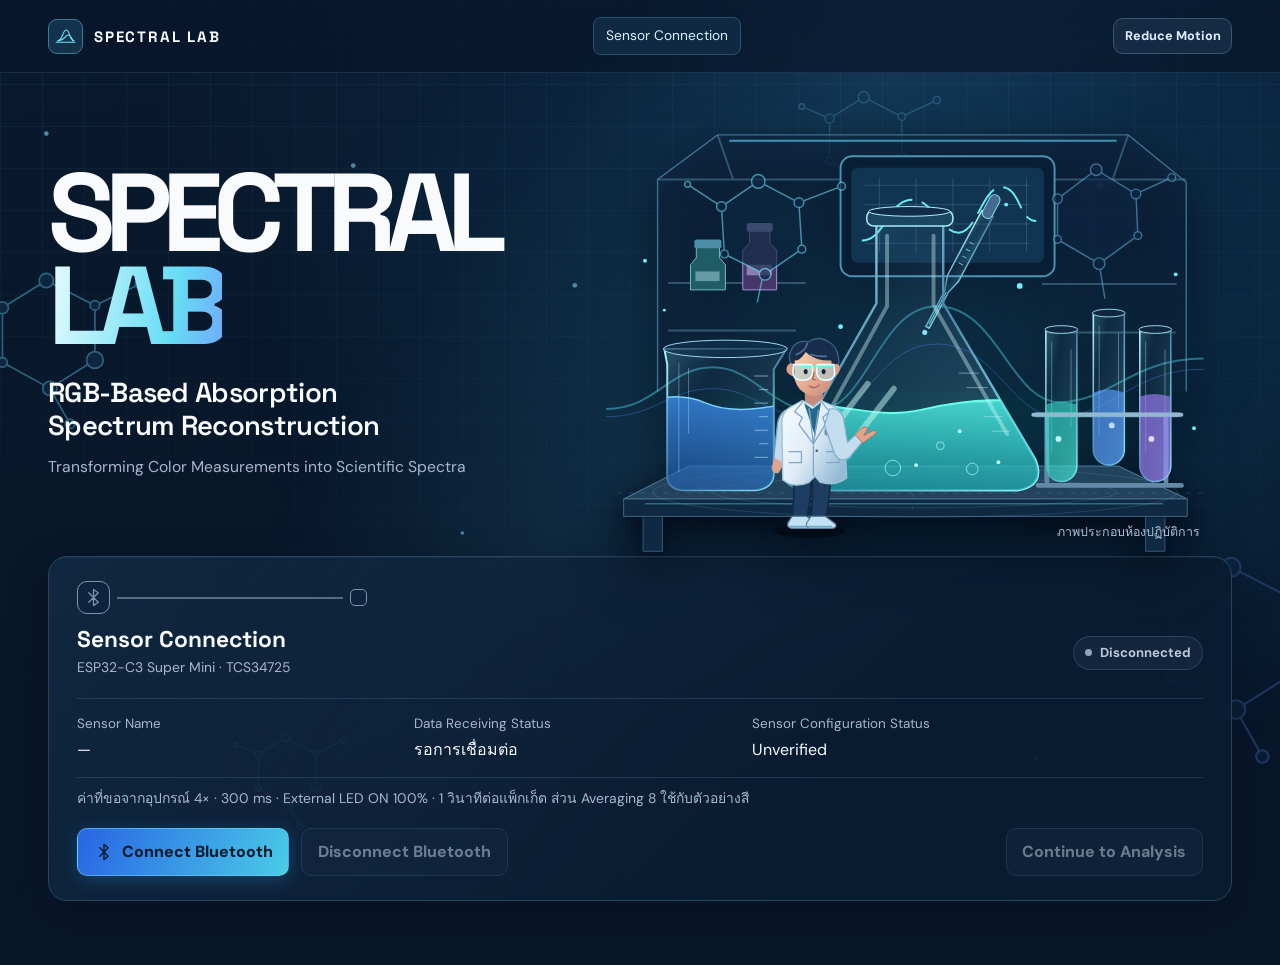
==== docs/index.html @ 90d96063 "Add files via upload" ====
<!doctype html>
<html lang="th">
<head>
<meta charset="utf-8">
<meta name="viewport" content="width=device-width, initial-scale=1">
<meta name="description" content="วิเคราะห์ Raw RGB จากเซนเซอร์ BLE และสร้างสเปกตรัมการดูดกลืนด้วยโมเดล Gaussian">
<meta name="theme-color" content="#081629">
<title>Spectral Lab</title>
<link rel="stylesheet" href="style.css">
<link rel="stylesheet" href="motion.css">
<link rel="stylesheet" href="science-world.css">
<script type="module" src="app.mjs"></script>
</head>
<body>
<div class="atmosphere" aria-hidden="true">
 <div class="molecular-field">
  <svg viewBox="0 0 1200 800" preserveAspectRatio="xMidYMid slice">
   <defs><g id="background-molecule" fill="#142f4e" stroke="currentColor" stroke-width="1.4">
    <path d="m0 26 37-23 41 21 0 46-38 24L0 72Z M78 24l38-18m-76 88 17 30M0 26l-30-13" fill="none"/>
    <circle cy="26" r="5"/><circle cx="37" cy="3" r="6"/><circle cx="78" cy="24" r="4"/><circle cx="78" cy="70" r="7"/><circle cx="40" cy="94" r="6"/><circle cy="72" r="4"/><circle cx="116" cy="6" r="4"/><circle cx="57" cy="124" r="4"/><circle cx="-30" cy="13" r="3"/>
   </g></defs>
   <g transform="translate(62 254)"><use class="orbit orbit-near" href="#background-molecule"/></g>
   <g transform="translate(1050 495) scale(1.32)"><use class="orbit orbit-far" href="#background-molecule"/></g>
   <g transform="translate(760 100) scale(.78)"><use class="orbit orbit-mid" href="#background-molecule"/></g>
   <g transform="translate(278 641) scale(.62)"><use class="orbit orbit-mid" href="#background-molecule"/></g>
   <g class="field-dust" fill="#81d7f6"><circle cx="99" cy="133" r="2"/><circle cx="358" cy="160" r="2"/><circle cx="450" cy="470" r="1.5"/><circle cx="545" cy="261" r="2"/><circle cx="988" cy="177" r="3"/><circle cx="934" cy="660" r="2"/><circle cx="1159" cy="402" r="2"/></g>
  </svg>
 </div>
 <div class="field-scan"></div>
</div>
<svg class="character-defs" width="0" height="0" aria-hidden="true" focusable="false">
 <defs>
  <linearGradient id="coat-shading" x2="1" y2=".75"><stop stop-color="#f7fcff"/><stop offset=".52" stop-color="#e1edf7"/><stop offset="1" stop-color="#94bad5"/></linearGradient>
  <linearGradient id="face-shading" x2="1" y2="1"><stop stop-color="#ffd2ac"/><stop offset="1" stop-color="#cb887b"/></linearGradient>
  <g id="scientist-leg"><path d="M60 145h25l-5 53-4 24H59l2-28Z" fill="#1e3d63" stroke="#142945" stroke-width="2"/><path d="M59 217h17l12 9q2 5-5 5H58q-5-1-4-6Z" fill="#c1e2f4" stroke="#597c9c" stroke-width="1.4"/><path d="M56 229h28" stroke="#6daac8" stroke-width="2"/></g>
  <g id="scientist-sleeve"><path d="m61 89-11 4q-6 5-8 14l-5 45 12 4 16-47Z" fill="#c0d9eb" stroke="#769fbb" stroke-width="1.5"/><path d="m38 148-3 12q1 8 8 6l7-11Z" fill="#dca58f"/></g>
  <g id="scientist-coat">
   <path d="M74 71h21v18H74z" fill="#c78b7b"/>
   <path d="M71 81 55 90q-8 5-8 18l1 66q13 11 31 3l7-7 6 7q18 5 31-5l-3-64q-1-15-14-21l-13-6-9 7Z" fill="url(#coat-shading)" stroke="#9dc3dc" stroke-width="1.6"/>
   <path d="m73 84 10 7 10-8-7 40Z" fill="#24698d"/>
   <path d="m72 82-10 12 9 7-4 8 17 23-5-42m14-8 10 12-8 7 3 8-14 23 6-40m-6 42v35M55 141h15v13H55m44-13h15v13H99" fill="none" stroke="#80a7c3" stroke-width="1.5"/>
   <rect x="97" y="114" width="13" height="8" rx="2" fill="#6799b0"/><path d="M100 118h7" stroke="#e1f8ff"/><circle cx="88" cy="140" r="1.5" fill="#36597d"/>
  </g>
  <g id="scientist-face">
   <path d="M59 40q-7-10 1-22 6-8 18-6 13-8 25 1 10 5 11 23l-6 19-47-1Z" fill="#182d4c" stroke="#386488" stroke-width="1.5"/>
   <path d="M62 39q-6-4-9 2-3 8 8 12m45-13q9-5 9 4-1 7-9 10" fill="#dd9e88"/>
   <path d="M62 34q6 1 13-10 11 11 30 10l2 18q-3 21-21 24-19-2-24-20Z" fill="url(#face-shading)"/>
   <path d="M64 27q11-4 13-13m4 13q10 3 18 2" stroke="#50729a" stroke-width="2" fill="none" stroke-linecap="round"/>
   <path d="M61 39h19q3 0 3 4v6q-2 8-10 8h-5q-7-1-8-9Zm28 0h19l1 9q0 8-8 9h-5q-7-1-8-8v-6q0-4 1-4Z" fill="#93ecfa" fill-opacity=".39" stroke="#e5faff" stroke-width="2"/>
   <path d="m85 48-2 8 3 1m-7 7q6 4 12-1" fill="none" stroke="#9b625d" stroke-width="1.4" stroke-linecap="round"/>
  </g>
 </defs>
</svg>
<header class="site-header"><div class="shell masthead">
  <a class="brand" href="#sensor"><svg viewBox="0 0 32 32" aria-hidden="true"><path d="M3 24h26M5 22c7 0 7-15 12-15s5 15 10 15M6 22c8 0 10-8 14-8s5 8 8 8" fill="none" stroke="currentColor" stroke-width="1.5" stroke-linecap="round"/></svg><strong>SPECTRAL LAB</strong></a>
  <nav aria-label="หน้าหลัก"><a id="connectionLink" href="#sensor" aria-current="page">Sensor Connection</a><a id="analysisLink" href="#analysis" hidden>RGB &amp; Spectrum</a></nav>
  <button type="button" class="secondary motion-toggle" id="reduceMotion" aria-pressed="false">Reduce Motion</button>
</div></header>
<main class="shell">
<section id="sensor" aria-labelledby="heroTitle">
  <div class="hero">
    <div class="hero-copy">
      <h1 id="heroTitle" tabindex="-1">SPECTRAL<br><span>LAB</span></h1>
      <p class="hero-subtitle">RGB-Based Absorption<br class="desktop-break"> Spectrum Reconstruction</p>
      <p class="hero-tagline">Transforming Color Measurements into Scientific Spectra</p>
    </div>
    <figure class="hero-figure"><svg class="lab-art" viewBox="0 0 670 470" aria-hidden="true" focusable="false">
<defs>
 <linearGradient id="glass" x2="1" y2="1" gradientUnits="objectBoundingBox"><stop stop-color="#8af6ff" stop-opacity=".25"/><stop offset=".28" stop-color="#4d97bc" stop-opacity=".06"/><stop offset=".65" stop-color="#83d3ee" stop-opacity=".14"/><stop offset="1" stop-color="#7befff" stop-opacity=".29"/></linearGradient>
 <linearGradient id="edge" x2="1" y2="1"><stop stop-color="#b1f6ff"/><stop offset=".49" stop-color="#4985a8"/><stop offset="1" stop-color="#8ef6ff"/></linearGradient>
 <linearGradient id="solution" x2="0" y2="1"><stop stop-color="#50f4e7" stop-opacity=".8"/><stop offset="1" stop-color="#078691" stop-opacity=".7"/></linearGradient>
 <linearGradient id="beakerFluid" x2="0" y2="1"><stop stop-color="#419aff" stop-opacity=".7"/><stop offset="1" stop-color="#174c9a" stop-opacity=".6"/></linearGradient>
 <radialGradient id="halo"><stop stop-color="#1a9fac" stop-opacity=".27"/><stop offset="1" stop-color="#1a9fac" stop-opacity="0"/></radialGradient>
 <clipPath id="flaskMask"><path d="M303 120H372V209L467 370Q478 397 449 402H230Q199 398 211 371L303 209Z"/></clipPath>
 <clipPath id="beakerMask"><path d="M84 256H210L197 277V384Q197 400 178 402H106Q87 402 87 386V272Z"/></clipPath>
 <clipPath id="tubeMask"><path d="M0 0H32V141a16 16 0 0 1-32 0Z"/></clipPath>
 <g id="tubeGlass"><path d="M0 0H32V141a16 16 0 0 1-32 0Z" fill="url(#glass)" stroke="url(#edge)" stroke-width="1.6"/><ellipse cx="16" rx="17" ry="4" fill="#112640" stroke="#9cdbed"/><path d="M6 13v114m20-106v78" stroke="#c2f6ff" stroke-opacity=".37" stroke-linecap="round"/></g>
</defs>
<ellipse cx="350" cy="260" rx="310" ry="207" fill="url(#halo)"/>
<g class="lab-room">
 <path d="M77 300V81L139 35h424l60 49v216" fill="#102740" fill-opacity=".53" stroke="#3e7091" stroke-width="1.4"/>
 <path d="M77 81h546M139 35l16 46m408-46-16 46M88 188h142m-142 49h132m254-48h139m-132 50h131" fill="none" stroke="#51819f" stroke-opacity=".55" stroke-width="2"/>
 <path d="M151 41h400" stroke="#51d9f7" stroke-opacity=".63" stroke-width="2"/>
 <g class="lab-instrument" transform="translate(266 57)">
  <rect width="221" height="124" rx="12" fill="#081e34" stroke="#4c94b4" stroke-width="2"/>
  <rect x="11" y="12" width="199" height="98" rx="7" fill="#113551"/>
  <path d="M25 30h170M25 50h170M25 70h170M25 90h170M40 22v77m38-77v77m38-77v77m38-77v77m38-77v77" stroke="#5585a2" stroke-opacity=".38"/>
  <path class="instrument-wave" d="M22 87c24 0 27-42 52-42 23 0 29 34 48 34s24-47 44-47 18 35 36 35" fill="none" stroke="#69e9f5" stroke-width="2"/>
 </g>
</g>
<g class="lab-bench"><path d="M109 377h444l71 34H42Z" fill="#23435d" stroke="#5083a2"/><path d="M42 411h582v18H42Z" fill="#102942" stroke="#416980"/><path d="M62 430v35h20v-35m499 0v35h20v-35" fill="#102942" stroke="#365c78"/><path d="M64 416h535" stroke="#59e4f7" stroke-opacity=".55"/></g>
<g class="reagent-bottles" transform="translate(110 143)">
 <g class="reagent"><path d="M7 7h24v12l6 7v26H1V26l6-7Z" fill="#205c66" stroke="#6cc2cd"/><rect x="5" width="28" height="9" rx="2" fill="#4d8da6"/><path d="M6 33h25v10H6Z" fill="#a0d3dc" opacity=".53"/></g>
 <g transform="translate(54 -17)"><g class="reagent reagent-alt"><path d="M8 8h21v13l7 7v41H1V28l7-7Z" fill="#463767" stroke="#a398de"/><rect x="5" width="27" height="9" rx="2" fill="#8f8dc0"/><path d="M5 43h26v11H5Z" fill="#c1b7ef" opacity=".55"/></g></g>
</g>
<g fill="none" stroke="#5797b8" stroke-opacity=".25">
 <ellipse cx="343" cy="404" rx="271" ry="26"/><ellipse cx="343" cy="404" rx="208" ry="16"/><path d="M35 405H641M340 381v47" stroke-dasharray="5 7"/>
</g>
<g class="molecule" fill="#0d2943" stroke="#63cce8" stroke-width="1.5" opacity=".66">
 <path d="M143 109l38-26 42 22 3 48-38 26-42-21Z M223 105l44-17m-81 91-6 29M143 109l-35-23"/>
 <circle cx="143" cy="109" r="5"/><circle cx="181" cy="83" r="7"/><circle cx="223" cy="105" r="5"/><circle cx="226" cy="153" r="4"/><circle cx="188" cy="179" r="6"/><circle cx="146" cy="158" r="4"/><circle cx="267" cy="88" r="4"/><circle cx="108" cy="86" r="3"/>
</g>
<g class="molecule molecule-alt" fill="#102744" stroke="#57a5cd" stroke-width="1.5" opacity=".62">
 <path d="M490 101l40-30 41 25 2 43-40 29-43-25Z M571 96l37-17m-75 89 6 36"/>
 <circle cx="490" cy="101" r="5"/><circle cx="530" cy="71" r="6"/><circle cx="571" cy="96" r="5"/><circle cx="573" cy="139" r="4"/><circle cx="533" cy="168" r="6"/><circle cx="490" cy="143" r="4"/><circle cx="608" cy="79" r="4"/>
</g>
<g fill="none" opacity=".4"><path class="spectral-trace" d="M24 318c51 0 65-43 110-43s61 48 111 44 61-110 123-107 74 102 127 99 73-45 146-45" stroke="#54e5fb" stroke-width="2"/><path d="M24 326c51 0 65-29 110-29s61 35 111 30 61-78 123-76 74 78 127 75 73-49 146-49" stroke="#4785fa"/></g>
<g transform="translate(412 113) rotate(28)">
 <g class="pipette">
  <path d="M0 0h13v76l-4 15v42H5V91L0 76Z" fill="url(#glass)" stroke="url(#edge)" stroke-width="1.5"/>
  <rect x="1" y="-21" width="11" height="26" rx="5" fill="#426d91" stroke="#9bdef0"/>
  <path d="M4 35h5m-5 8h5m-5 8h5m-5 8h5M7 92v37" stroke="#8af4fa" stroke-opacity=".72"/>
  <circle class="pipette-drop" cx="7" cy="139" r="2.6" fill="#84eff8"/>
 </g>
</g>
<g class="vessel beaker">
 <path d="M84 256H210L197 277V384Q197 400 178 402H106Q87 402 87 386V272Z" fill="url(#glass)" stroke="url(#edge)" stroke-width="2"/>
 <g clip-path="url(#beakerMask)"><path class="liquid" d="M64 312q32-13 63 0t85 0v104H64Z" fill="url(#beakerFluid)" stroke="#7bd1ff" stroke-width="1.5"/><path d="M99 271v112m10-107v67" stroke="#badfff" stroke-opacity=".4" stroke-linecap="round"/><path d="M177 284h14m-9 14h9m-14 14h14m-9 14h9m-14 14h14m-9 14h9m-14 14h14" stroke="#a4d5f1" stroke-opacity=".7"/></g>
 <ellipse cx="147" cy="256" rx="64" ry="9" fill="#12334f" fill-opacity=".7" stroke="#a1ddf4"/>
</g>
<g class="vessel flask">
 <path d="M303 120H372V209L467 370Q478 397 449 402H230Q199 398 211 371L303 209Z" fill="url(#glass)" stroke="url(#edge)" stroke-width="2.5"/>
 <g clip-path="url(#flaskMask)">
  <path class="liquid" d="M203 318c51-14 93 13 146 1s93-14 141-1v105H203Z" fill="url(#solution)" stroke="#6affea" stroke-width="2"/>
  <path d="M314 139v73l-83 151q-12 20 1 25M362 139v72l76 133" fill="none" stroke="#d2ffff" stroke-opacity=".38" stroke-width="4" stroke-linecap="round"/>
  <path d="M388 281h21m-13 15h22m-14 15h21m-11 15h19m-11 15h19" stroke="#b6effb" stroke-opacity=".5"/>
  <path class="glass-sweep" d="M225 382l69-90m-44 97 71-92" stroke="#d0fff9" stroke-opacity=".48" stroke-width="6" stroke-linecap="round"/>
  <g class="solution-dust" fill="#b6fff3"><circle cx="253" cy="381" r="2"/><circle cx="294" cy="345" r="2"/><circle cx="344" cy="376" r="2"/><circle cx="389" cy="341" r="2"/><circle cx="429" cy="373" r="2"/></g>
  <g fill="none" stroke="#b2fff3" opacity=".72"><circle class="bubble" cx="272" cy="365" r="5"/><circle class="bubble bubble-late" cx="320" cy="379" r="8"/><circle class="bubble" cx="369" cy="356" r="4"/><circle class="bubble bubble-late" cx="402" cy="380" r="6"/></g>
 </g>
 <rect x="293" y="113" width="89" height="16" rx="7" fill="#1c4760" stroke="#a4eafa" stroke-width="1.6"/><ellipse cx="337" cy="114" rx="42" ry="5" fill="#112c47" stroke="#b6f4ff"/>
</g>
<g class="vessel tubes"><path d="M468 324h147m-136 3v66m123-66v66m-132 4h148" fill="none" stroke="#6489a6" stroke-width="5" stroke-linecap="round"/>
 <g transform="translate(478 236)"><use href="#tubeGlass"/><g clip-path="url(#tubeMask)"><path class="tube-liquid" d="M-2 78q17-7 36 0v85H-2Z" fill="#39e3cf" fill-opacity=".58"/><circle class="bubble" cx="13" cy="113" r="3" fill="#b8fff6"/></g></g>
 <g transform="translate(527 219)"><use href="#tubeGlass"/><g clip-path="url(#tubeMask)"><path class="tube-liquid" d="M-2 83q16-8 36 0v79H-2Z" fill="#5a9eff" fill-opacity=".65"/><circle class="bubble bubble-late" cx="19" cy="116" r="3" fill="#bddaff"/></g></g>
 <g transform="translate(575 236)"><use href="#tubeGlass"/><g clip-path="url(#tubeMask)"><path class="tube-liquid" d="M-2 70q16-7 36 0v90H-2Z" fill="#9a7cf2" fill-opacity=".67"/><circle class="bubble" cx="12" cy="113" r="3" fill="#e3d7ff"/></g></g>
 <path d="M465 324h153" stroke="#90b9ce" stroke-width="4" stroke-linecap="round"/>
</g>
<g transform="translate(164 238) scale(.88)"><g class="scientist hero-scientist" id="heroScientist" data-pose="walking"><g class="character-rig">
  <ellipse class="character-shadow" cx="80" cy="234" rx="42" ry="8" fill="#010813" opacity=".65"/>
  <g class="character-bob">
   <g class="character-turn">
    <use class="leg leg-left" href="#scientist-leg"/>
    <g transform="translate(22 0)"><use class="leg leg-right" href="#scientist-leg"/></g>
    <use class="arm arm-left" href="#scientist-sleeve"/>
    <use href="#scientist-coat"/>
    <g class="character-head">
     <use href="#scientist-face"/>
     <g class="character-eyes" fill="#10233b"><ellipse cx="75" cy="47" rx="2.4" ry="3.1"/><ellipse cx="96" cy="47" rx="2.4" ry="3.1"/></g>
     <path d="M61 41h47m-30 0v6m14-6v6" stroke="#83ebf8" stroke-width="1.2" fill="none" opacity=".9"/>
    </g>
    <g class="arm arm-right">
     <path d="M103 91q11-2 16 9l5 30 11-10 7 9-16 19q-10 7-17-4l-12-34Z" fill="#c4ddef" stroke="#7fb0cb" stroke-width="1.4"/>
     <path d="m133 121 8-8q4-3 7 1l-5 8 12-6q4 1 2 4l-15 11Z" fill="#e4a489" stroke="#a56b68" stroke-width="1"/>
    </g>
    <g class="character-tablet" transform="translate(89 128) rotate(-14)"><rect width="38" height="29" rx="4" fill="#143751" stroke="#86e2f5" stroke-width="1.5"/><path d="M7 18l6-5 5 3 7-8 6 2M7 22h24" fill="none" stroke="#6be5e7" stroke-width="1.4"/></g>
   </g>
  </g>
 </g></g></g>
<g class="particles" fill="#72efff"><circle cx="64" cy="165" r="2"/><circle cx="266" cy="233" r="2.5"/><circle cx="437" cy="107" r="2"/><circle cx="612" cy="179" r="2"/><circle cx="451" cy="191" r="3"/><circle cx="84" cy="216" r="1.5"/><circle cx="631" cy="338" r="2"/></g>
</svg>
      <figcaption>ภาพประกอบห้องปฏิบัติการ</figcaption>
    </figure>
  </div>
  <div class="card sensor-card" id="sensorCard" data-link="disconnected">
    <div class="signal-panel" aria-hidden="true"><span class="radio-icon"><svg viewBox="0 0 24 24"><path d="m6 6 12 12-6 4V2l6 4L6 18" fill="none" stroke="currentColor" stroke-width="1.6" stroke-linecap="round" stroke-linejoin="round"/></svg></span><span class="signal-track"><i></i></span><span class="signal-terminal"></span></div>
    <div class="card-head"><div><h2>Sensor Connection</h2><p class="muted">ESP32-C3 Super Mini · TCS34725</p></div><span id="connection" class="status" role="status">Disconnected</span></div>
    <dl class="sensor-readouts"><div><dt>Sensor Name</dt><dd id="device">—</dd></div><div><dt>Data Receiving Status</dt><dd id="dataState">รอการเชื่อมต่อ</dd></div><div><dt>Sensor Configuration Status</dt><dd id="settings">Unverified</dd></div></dl>
    <p class="muted settings-note">ค่าที่ขอจากอุปกรณ์ 4× · 300 ms · External LED ON 100% · 1 วินาทีต่อแพ็กเก็ต ส่วน Averaging 8 ใช้กับตัวอย่างสี</p>
    <p id="sensorNotice" class="notice" role="status"></p>
    <div class="sensor-actions">
      <div class="actions">
        <button id="connect"><svg viewBox="0 0 24 24" aria-hidden="true"><path d="m7 7 10 10-5 4V3l5 4L7 17" fill="none" stroke="currentColor" stroke-width="1.7" stroke-linecap="round" stroke-linejoin="round"/></svg>Connect Bluetooth</button>
        <button class="secondary" id="disconnect" disabled>Disconnect Bluetooth</button>
      </div>
      <button class="secondary" id="continue" disabled>Continue to Analysis</button>
    </div>
  </div>
</section>
<section id="analysis" aria-labelledby="analysisTitle" hidden>
  <div class="card-head page-head"><h1 id="analysisTitle" tabindex="-1">RGB &amp; Spectrum Simulation</h1><span class="status" id="analysisStatus" role="status">Disconnected</span></div>
  <div class="layout">
    <aside>
      <div class="card live-card" id="liveCard">
        <h2>Live RGB Monitor</h2><p class="muted">Sensor Raw Counts</p>
        <div class="counts"><div><span>R</span><strong id="rawR">—</strong><meter id="levelR" max="65535" value="0" aria-label="สัดส่วน Raw Red ต่อช่วง 16 บิต"></meter></div><div><span>G</span><strong id="rawG">—</strong><meter id="levelG" max="65535" value="0" aria-label="สัดส่วน Raw Green ต่อช่วง 16 บิต"></meter></div><div><span>B</span><strong id="rawB">—</strong><meter id="levelB" max="65535" value="0" aria-label="สัดส่วน Raw Blue ต่อช่วง 16 บิต"></meter></div></div>
        <p class="muted readout-meta">Last Updated <time id="lastUpdated">—</time></p>
        <p class="muted readout-meta" id="rawMeta">รอข้อมูลจากอุปกรณ์</p>
      </div>
      <div class="card">
        <h2>Approximate Color Preview</h2>
        <div class="preview" id="swatch" aria-hidden="true"></div>
        <div class="preview-meta"><span id="displayRGB">Display RGB (0–255) · —</span><output id="colorHex" aria-label="HEX Color">—</output></div>
        <p class="muted readout-meta">Color Conversion Status · ยังไม่มีการสอบเทียบสี</p>
      </div>
      <div class="card controls">
        <h2>Select Simulation Database</h2>
        <label for="database">Database Snapshot</label><select id="database" disabled></select>
        <label for="substance">Substance</label><select id="substance" disabled></select>
        <p class="muted readout-meta">Model Type · <span id="modelTypes">—</span></p>
        <label for="importDb">นำเข้า JSON จากหลังบ้าน</label><input id="importDb" type="file" accept=".json,application/json">
        <p id="databaseNote" class="notice" role="status">กำลังโหลดฐานข้อมูล…</p>
        <button id="simulate" disabled>Simulate Spectrum</button>
        <progress id="measurementProgress" aria-label="ความคืบหน้าการเก็บ RGB" max="3000" value="0" hidden></progress>
        <p id="measurement" role="status"></p>
      </div>
    </aside>
    <div class="analysis-main">
      <div class="card chart-card">
        <div class="card-head spectrum-head"><div><h2>RGB-Predicted Absorption Spectrum</h2><p class="muted">350–800 nm · 1 nm ต่อจุด</p></div>
          <svg class="analysis-scientist" viewBox="0 0 166 240" aria-hidden="true" focusable="false"><g class="scientist" id="analysisScientist" data-pose="idle"><g class="character-rig">
  <ellipse class="character-shadow" cx="80" cy="234" rx="42" ry="8" fill="#010813" opacity=".65"/>
  <g class="character-bob">
   <g class="character-turn">
    <use class="leg leg-left" href="#scientist-leg"/>
    <g transform="translate(22 0)"><use class="leg leg-right" href="#scientist-leg"/></g>
    <use class="arm arm-left" href="#scientist-sleeve"/>
    <use href="#scientist-coat"/>
    <g class="character-head">
     <use href="#scientist-face"/>
     <g class="character-eyes" fill="#10233b"><ellipse cx="75" cy="47" rx="2.4" ry="3.1"/><ellipse cx="96" cy="47" rx="2.4" ry="3.1"/></g>
     <path d="M61 41h47m-30 0v6m14-6v6" stroke="#83ebf8" stroke-width="1.2" fill="none" opacity=".9"/>
    </g>
    <g class="arm arm-right">
     <path d="M103 91q11-2 16 9l5 30 11-10 7 9-16 19q-10 7-17-4l-12-34Z" fill="#c4ddef" stroke="#7fb0cb" stroke-width="1.4"/>
     <path d="m133 121 8-8q4-3 7 1l-5 8 12-6q4 1 2 4l-15 11Z" fill="#e4a489" stroke="#a56b68" stroke-width="1"/>
    </g>
    <g class="character-tablet" transform="translate(89 128) rotate(-14)"><rect width="38" height="29" rx="4" fill="#143751" stroke="#86e2f5" stroke-width="1.5"/><path d="M7 18l6-5 5 3 7-8 6 2M7 22h24" fill="none" stroke="#6be5e7" stroke-width="1.4"/></g>
   </g>
  </g>
 </g></g></svg>
        </div>
        <div id="chartEmpty">
          <svg viewBox="0 0 48 48" aria-hidden="true"><path d="M8 7v33h33M10 31l9-8 8 3 12-15" fill="none" stroke="currentColor" stroke-width="2" stroke-linecap="round" stroke-dasharray="3 4"/></svg>
          <p>รอผลการวัดและการตรวจสอบโมเดล</p>
        </div>
        <canvas id="plot" width="1000" height="520" role="img" aria-label="กราฟ Gaussian Peak 1, Peak 2 และสเปกตรัมรวม" hidden></canvas>
        <div id="legend" class="legend" hidden><span class="peak1">Gaussian Peak 1</span><span class="peak2">Gaussian Peak 2</span><span class="total">Total Spectrum</span><span class="baseline" id="baselineLegend">Baseline</span></div>
        <div class="actions export-actions"><button id="png" class="secondary" disabled>Export Graph as PNG</button><button id="csv" class="secondary" disabled>Export Predicted Spectrum as CSV</button></div>
      </div>
      <div class="card results-card"><h2>Results Summary</h2><dl id="results"><div><dt>สถานะ</dt><dd>รอการวัด</dd></div></dl></div>
    </div>
  </div>
</section>
</main>
</body>
</html>
---- docs/style.css ----
@import url('https://fonts.googleapis.com/css2?family=DM+Sans:wght@400;500;600;700&family=Space+Grotesk:wght@400;500;600;700&display=swap');

:root {
  color-scheme: dark;
  --navy:#081629; --midnight:#0d2440; --blue:#2563eb; --cyan:#22d3ee;
  --text:#f8fafc; --muted:#a7b8ce; --border:#27445e; --green:#74e5b6;
  --surface:#0c1e34; --radius:19px; --ease:180ms ease;
  --display:"Space Grotesk", system-ui, sans-serif;
  --body:"DM Sans",system-ui,sans-serif;
  color:var(--text); background:var(--navy); font:16px/1.55 var(--body);
}
*{box-sizing:border-box}
[hidden]{display:none!important}
body{margin:0;min-height:100vh;isolation:isolate}
.atmosphere{position:fixed;z-index:-1;inset:0;overflow:hidden;pointer-events:none;background:radial-gradient(ellipse at 78% 0%,#0e2b49,transparent 60%),linear-gradient(175deg,#091a2e,#081629 65%)}
.atmosphere::before{content:"";position:absolute;inset:0;background:linear-gradient(#5b9dc115 1px,transparent 1px),linear-gradient(90deg,#5b9dc115 1px,transparent 1px);background-size:42px 42px;mask-image:linear-gradient(#000,transparent 88%)}
.atmosphere::after{content:"";position:absolute;inset:0;background:radial-gradient(ellipse at 76% 40%,#0a708828,transparent 54%);animation:ambient 17s ease-in-out infinite alternate}
.shell{width:min(1220px,calc(100% - 96px));margin-inline:auto}
.site-header{border-bottom:1px solid #7ba4c32b;background:#081629b5}
.masthead,.card-head,.sensor-actions,.actions,.legend,.preview-meta{display:flex;align-items:center;gap:12px;flex-wrap:wrap}
.masthead,.card-head,.sensor-actions,.preview-meta{justify-content:space-between}
.masthead{min-height:72px;padding-block:12px}
.brand{display:inline-flex;align-items:center;gap:11px;color:var(--text);text-decoration:none;font:700 .94rem var(--display);letter-spacing:.12em}
.brand svg{width:35px;height:35px;padding:5px;border:1px solid #3c7a9d;border-radius:9px;color:#71e7fb;background:#12334b}
nav{display:flex;gap:5px;flex-wrap:wrap}
nav a{color:var(--muted);padding:.45rem .75rem;border:1px solid transparent;border-radius:8px;text-decoration:none;font-size:.86rem}
nav a[aria-current="page"]{color:#d7f2ff;border-color:#2b516d;background:#102943}
nav a:hover{color:var(--text)}
main{padding:28px 0 64px}
h1,h2,p,figure,dl{margin:0}
h1,h2{font-family:var(--display);line-height:1.15}
.hero{display:grid;grid-template-columns:1fr 1.24fr;align-items:center;gap:12px;min-height:425px}
.hero-copy{padding:16px 0 28px}
.hero h1{font-size:clamp(3.75rem,8.65vw,8.2rem);line-height:.84;letter-spacing:-.09em;font-weight:700;margin-bottom:24px}
.hero h1 span{color:#92e7f6;background:linear-gradient(100deg,#e2fbff 5%,#66ddf4 70%,#70a8fa);background-clip:text;-webkit-text-fill-color:transparent}
.hero-subtitle{font-family:var(--display);font-size:clamp(1.17rem,2.15vw,1.85rem);line-height:1.22;font-weight:600;letter-spacing:-.025em;margin-bottom:12px}
.hero-tagline{color:var(--muted);font-size:.98rem}
.hero-figure{position:relative;min-width:0;align-self:center}
.lab-art{display:block;width:100%;height:auto;overflow:visible}
figcaption{position:absolute;bottom:3%;right:5%;color:#a8c1d7;font-size:.78rem}
.lab-art .vessel,.lab-art .molecule{animation:drift 9s ease-in-out infinite alternate;transform-box:fill-box;transform-origin:center}
.lab-art .beaker,.lab-art .molecule-alt{animation-delay:-5s}
.lab-art .tubes{animation-delay:-3s}
.lab-art .liquid{animation:liquid 6s ease-in-out infinite alternate}
.lab-art .bubble{animation:bubble 7s ease-in-out infinite}
.lab-art .bubble-late{animation-delay:-3.5s}
.lab-art .particles,.lab-art .spectral-trace{animation:ambient 9s ease-in-out infinite alternate}
@keyframes drift{from{transform:translateY(-3px)}to{transform:translateY(6px)}}
@keyframes liquid{from{transform:translate(-5px,-2px)}to{transform:translate(5px,2px)}}
@keyframes bubble{0%,100%{opacity:0;transform:translateY(3px)}20%{opacity:.7}85%{opacity:.25;transform:translateY(-28px)}}
@keyframes ambient{from{opacity:.42;transform:translateY(2px)}to{opacity:1;transform:translateY(-3px)}}
@keyframes pulse{0%,100%{opacity:.72}50%{opacity:1}}
.card{min-width:0;padding:clamp(16px,2.2vw,26px);border:1px solid var(--border);border-radius:var(--radius);background:linear-gradient(137deg,#142f49b3,#0a1c31ee 66%);box-shadow:inset 0 1px #b9e9ff10,0 12px 36px #0209164d}
.card h2{font-size:clamp(1.11rem,2vw,1.42rem);margin-bottom:4px}
.muted{color:var(--muted);font-size:.87rem;overflow-wrap:anywhere}
.status{display:inline-flex;align-items:center;gap:8px;color:#bdc9d8;background:#8298b316;border:1px solid #819bb438;padding:.38rem .68rem;border-radius:99px;font-size:.82rem;font-weight:700}
.status::before{content:"";flex:none;width:7px;height:7px;border-radius:50%;background:#91a4b9}
.status[data-state=waiting]{color:#f6d79f}.status[data-state=waiting]::before{background:#efba6e}
.status[data-state=receiving]{color:#a1f6d4;border-color:#67dcb451}
.status[data-state=receiving]::before{background:var(--green);box-shadow:0 0 10px #74e5b6a0;animation:pulse 2s ease infinite}
.sensor-card{padding:24px 28px}
.sensor-readouts{display:grid;grid-template-columns:1fr 1fr 1.4fr;gap:15px;margin-top:19px;padding:15px 0;border-block:1px solid #89b9d82b}
.sensor-readouts dt{color:var(--muted);font-size:.84rem;margin-bottom:3px}
dd{margin:0;overflow-wrap:anywhere}
.settings-note{margin-top:10px}
.sensor-actions{margin-top:18px}
button,select,input{max-width:100%;font:inherit}
button{display:inline-flex;align-items:center;justify-content:center;gap:8px;border:1px solid #74defb80;border-radius:10px;padding:.66rem .98rem;min-height:44px;background:linear-gradient(115deg,#2864e4,#49cce7);color:#071a2b;cursor:pointer;font-weight:800;box-shadow:0 4px 17px #2696e946;transition:box-shadow var(--ease),filter var(--ease),transform var(--ease)}
button svg{width:20px;height:20px}
button.secondary{color:#dcecff;background:#152b43;border-color:#3b5673;box-shadow:none}
button:disabled{opacity:.46;cursor:default;box-shadow:none}
button:not(:disabled):hover{transform:translateY(-1px);filter:brightness(1.13)}
:focus-visible{outline:3px solid #71e3f9;outline-offset:3px}
.notice,#measurement{margin:.7rem 0 0;color:#f4d79e;font-size:.9rem;overflow-wrap:anywhere}
.notice:empty,#measurement:empty{display:none}
#sensorNotice,#measurement[data-state=error]{color:#ffb5be}
.page-head{margin:12px 0 21px}
.page-head h1{font-size:clamp(1.55rem,4vw,2.7rem);letter-spacing:-.035em}
.layout{display:grid;grid-template-columns:minmax(0,1fr) minmax(0,1.95fr);gap:18px;align-items:start}
.layout aside,.analysis-main{display:grid;min-width:0;gap:18px}
.counts{display:grid;grid-template-columns:repeat(3,minmax(0,1fr));gap:7px;margin:.8rem 0}
.counts div{min-width:0;padding:.45rem;border:1px solid #36526d;border-radius:9px;background:#081a2e}
.counts span,.counts strong{display:block;font:700 clamp(.98rem,1.65vw,1.45rem)/1.2 var(--display);font-variant-numeric:tabular-nums;overflow-wrap:anywhere}
.counts span{font-size:.84rem;margin-bottom:3px}
.counts div:nth-child(1) span{color:#ff9ba7}.counts div:nth-child(2) span{color:#83edba}.counts div:nth-child(3) span{color:#88bdff}
.readout-meta{margin-top:5px}
.preview{position:relative;min-height:88px;margin:.65rem 0;border:1px solid #607c94;border-radius:12px;background:#142c44;overflow:hidden}
.preview::after{content:"";position:absolute;inset:0;background:linear-gradient(155deg,#fff1,#fff2 25%,transparent 44%);box-shadow:inset 0 -12px 28px #0003;pointer-events:none}
.preview-meta{font-size:.82rem;color:#d9e9fa}.preview-meta output{font-family:ui-monospace,monospace}
.controls label{display:block;font-size:.9rem;font-weight:700;margin-top:.75rem}
.controls select,.controls input{width:100%;margin-top:.25rem}
.controls select{padding:.55rem;background:#091c32;color:var(--text);border:1px solid #496780;border-radius:8px}
.controls input::file-selector-button{font:inherit;color:#f0f7ff;background:#193754;border:1px solid #53738f;border-radius:7px;padding:.38rem .58rem;margin-right:.4rem}
#simulate{width:100%;margin-top:.9rem}
progress{display:block;width:100%;height:.6rem;margin-top:.75rem;accent-color:var(--cyan)}
#chartEmpty{display:grid;align-content:center;justify-items:center;gap:12px;min-height:clamp(180px,27vw,330px);margin-top:.8rem;border:1px dashed #41617c;border-radius:12px;background:#0a1b30;text-align:center;color:#b4c8df;padding:12px}
#chartEmpty svg{width:40px;color:#7ddbeb}
#plot{display:block;width:100%;height:auto;margin-top:.8rem;border-radius:10px}
.legend{font-size:.85rem;margin:.6rem 0}
.legend span::before{content:"";display:inline-block;width:13px;height:3px;margin:0 5px 3px 0;background:var(--line)}
.peak1{--line:#f98fae}.peak2{--line:#70c6ff}.total{--line:#d6f1ff}.baseline{--line:#a7b0c3}
.export-actions{margin-top:14px}
#results{display:grid;grid-template-columns:repeat(3,minmax(0,1fr));gap:9px;margin-top:.8rem}
#results div{min-width:0;border:1px solid #2c4965;border-radius:10px;padding:10px;background:#0b1d32}
#results .metadata{grid-column:1/-1}
#results dt{color:var(--muted);font-size:.82rem}
#results dd{font-family:var(--display);font-weight:650;font-variant-numeric:tabular-nums}
.motion-paused .lab-art *,.motion-paused .atmosphere::after,.motion-paused .status::before{animation-play-state:paused}
@media(max-width:930px){.shell{width:calc(100% - 52px)}.hero{min-height:360px}.layout{grid-template-columns:minmax(0,1fr) minmax(0,1.55fr)}}
@media(max-width:720px){.shell{width:calc(100% - 32px)}main{padding-top:17px}.hero{grid-template-columns:1fr;gap:0;min-height:0}.hero-copy{padding:26px 0 0}.hero h1{font-size:clamp(3.15rem,11vw,6.2rem);line-height:.9;margin-bottom:16px}.hero h1 br,.desktop-break{display:none}.hero h1 span{margin-left:.12em}.hero-figure{width:min(100%,530px);margin-inline:auto}.sensor-readouts,.layout{grid-template-columns:1fr}.sensor-readouts{gap:10px}.sensor-card{padding:17px}.masthead{gap:8px}.export-actions button{font-size:.85rem}}
@media(max-width:385px){#results{grid-template-columns:repeat(2,minmax(0,1fr))}.sensor-actions button{width:100%}.sensor-actions .actions{width:100%}}
@media(prefers-reduced-motion:reduce){*,*::before,*::after{animation:none!important;transition:none!important;scroll-behavior:auto!important}}
---- docs/motion.css ----
.molecular-field{position:absolute;inset:-24px;opacity:.58;transform:translate3d(var(--field-x,0px),var(--field-y,0px),0);transition:transform .65s ease-out}
.molecular-field svg{width:100%;height:100%;color:#4b9bbd}
.orbit{transform-box:fill-box;transform-origin:center;animation:orbit-drift 19s ease-in-out infinite alternate}
.orbit-far{color:#5879d0;opacity:.55;animation-delay:-8s;animation-duration:27s}
.orbit-mid{opacity:.7;animation-delay:-4s;animation-duration:23s}
.field-dust{animation:field-drift 14s ease-in-out infinite alternate}
.field-scan{position:absolute;inset:0;background:linear-gradient(125deg,transparent 33%,#65cfff12 49%,transparent 65%);animation:scan-field 20s ease-in-out infinite alternate}
@keyframes orbit-drift{from{transform:translate3d(-8px,-11px,0) rotate(-13deg)}to{transform:translate3d(12px,15px,0) rotate(16deg)}}
@keyframes field-drift{to{transform:translate3d(15px,-27px,0);opacity:.4}}
@keyframes scan-field{from{transform:translateX(-45%)}to{transform:translateX(45%)}}
.hero-figure{perspective:950px}
.hero-figure .lab-art{transform:rotateX(var(--tilt-y,0deg)) rotateY(var(--tilt-x,0deg));transition:transform .46s cubic-bezier(.2,.75,.25,1);transform-origin:50% 56%;filter:drop-shadow(0 19px 25px #010712a9)}
.lab-art .flask{animation-duration:6s}
.lab-art .liquid{animation-duration:3.6s}
.tube-liquid{animation:tube-flow 4.8s ease-in-out infinite alternate}
@keyframes tube-flow{from{transform:translateY(-2px)}to{transform:translateY(3px)}}
.lab-art .bubble:nth-child(3n){animation-delay:-2s}
.lab-art .bubble:nth-child(4n){animation-delay:-5.5s}
.lab-art .pipette{animation:drift 7s ease-in-out infinite alternate;animation-delay:-3s}
.pipette-drop{animation:drip 5.5s ease-in infinite}
.solution-dust{animation:solution-flow 8s ease-in-out infinite alternate}
.glass-sweep{animation:glass-flow 7s ease-in-out infinite alternate}
@keyframes drip{0%,58%{opacity:0;transform:translateY(0)}65%{opacity:.86}86%,100%{opacity:0;transform:translateY(27px)}}
@keyframes solution-flow{from{transform:translate(-6px,8px);opacity:.28}to{transform:translate(8px,-12px);opacity:.8}}
@keyframes glass-flow{from{transform:translateX(-30px);opacity:.15}to{transform:translateX(95px);opacity:.58}}
.motion-toggle{min-height:36px;padding:.36rem .65rem;font-size:.79rem}
.motion-toggle[aria-pressed=true]{color:#a4f0fc;border-color:#65c6db}
.signal-panel{display:flex;align-items:center;width:min(100%,290px);margin-bottom:13px;gap:7px;color:#7f95ac}
.radio-icon,.signal-terminal{display:grid;place-items:center;position:relative;width:33px;height:33px;border-radius:10px;border:1px solid currentColor;background:#0d243e;flex:none}
.radio-icon svg{width:19px;height:19px}
.signal-terminal{width:17px;height:17px;border-radius:5px}
.signal-track{height:2px;flex:1;overflow:hidden;background:currentColor;opacity:.64;position:relative}
.signal-track i{display:block;width:28%;height:100%;background:#c2fff5;opacity:0}
.sensor-card[data-link=connecting]{color:#78dff4}
.sensor-card[data-link=connecting] .radio-icon::before,.sensor-card[data-link=connecting] .radio-icon::after{content:"";position:absolute;inset:0;border:1px solid #6de7ff;border-radius:inherit;animation:radio-search 2s ease-out infinite}
.sensor-card[data-link=connecting] .radio-icon::after{animation-delay:1s}
.sensor-card[data-link=connecting] .signal-panel{color:#78dff4}
.sensor-card[data-link=receiving] .signal-panel{color:var(--green)}
.sensor-card[data-link=receiving] .signal-track i{animation:data-pass 1.9s linear infinite}
.sensor-card[data-link=error] .signal-panel{color:#ff9eac}
.status[data-state=connecting]{color:#a3ecfa}.status[data-state=connecting]::before{background:#78dff4}
@keyframes radio-search{from{transform:scale(1);opacity:.9}to{transform:scale(1.65);opacity:0}}
@keyframes data-pass{0%{transform:translateX(-100%);opacity:.12}35%,75%{opacity:1}100%{transform:translateX(460%);opacity:0}}
.card{transition:border-color .24s ease,box-shadow .24s ease}
@media(hover:hover){.card:hover{border-color:#487393;box-shadow:inset 0 1px #c1edff1f,0 12px 36px #02091660}}
.live-card{position:relative;overflow:hidden}
.live-card::after{content:"";pointer-events:none;position:absolute;inset:0;border-radius:inherit;border:1px solid #72e6fa;opacity:0;transform:scale(.97)}
.live-card[data-packet=odd]::after{animation:packet-flash-a .6s ease-out}
.live-card[data-packet=even]::after{animation:packet-flash-b .6s ease-out}
@keyframes packet-flash-a{from{opacity:.65;transform:scale(.97)}to{opacity:0;transform:scale(1)}}
@keyframes packet-flash-b{from{opacity:.65;transform:scale(.97)}to{opacity:0;transform:scale(1)}}
.counts meter{display:block;width:100%;height:.46rem;margin-top:7px}
.counts meter::-webkit-meter-bar{background:#203a55;border:0;border-radius:3px}
.counts meter::-webkit-meter-optimum-value{background:var(--channel);border-radius:3px}
.counts meter::-moz-meter-bar{background:var(--channel)}
.counts div:nth-child(1){--channel:#ff9ba7}.counts div:nth-child(2){--channel:#83edba}.counts div:nth-child(3){--channel:#88bdff}
#swatch{transition:background-color .34s ease}
#swatch[data-live]::after{animation:preview-sweep 5s ease-in-out infinite alternate}
@keyframes preview-sweep{from{transform:translateX(-23%);opacity:.24}to{transform:translateX(17%);opacity:.85}}
body[data-collecting] .live-card{border-color:#55cde9}
body[data-collecting] #simulate{opacity:1;box-shadow:0 0 17px #338aca80}
#connect:not(:disabled):hover,#simulate:not(:disabled):hover{box-shadow:0 0 0 2px #82eaff45,0 5px 26px #27b8e08c}
#sensor:not([hidden]) .hero-copy,#sensor:not([hidden]) .hero-figure,#sensor:not([hidden]) .sensor-card,
#analysis:not([hidden]) .page-head,#analysis:not([hidden]) .card{animation:page-arrive .52s cubic-bezier(.18,.77,.26,1) backwards}
#sensor .hero-figure,#analysis aside>.card:nth-child(1){animation-delay:.06s!important}
#sensor .sensor-card,#analysis aside>.card:nth-child(2),#analysis .chart-card{animation-delay:.12s!important}
#analysis aside>.card:nth-child(3),#analysis .results-card{animation-delay:.18s!important}
@keyframes page-arrive{from{opacity:.16;transform:translate3d(0,11px,0) scale(.992)}to{opacity:1;transform:none}}
#plot.reveal-spectrum{animation:spectrum-reveal .84s cubic-bezier(.2,.65,.28,1) both}
@keyframes spectrum-reveal{from{clip-path:inset(0 100% 0 0)}to{clip-path:inset(0)}}
#results .metric{animation:page-arrive .42s ease-out backwards;animation-delay:calc(var(--entry)*45ms)}
@media(max-width:720px){.orbit-far,.orbit-mid{animation:none}.field-scan{opacity:.5}.motion-toggle{margin-left:auto}}
.motion-paused *,.motion-paused *::after,.motion-paused *::before{animation-play-state:paused!important}
.motion-reduced *,.motion-reduced *::before,.motion-reduced *::after{animation:none!important;transition:none!important}
.status[data-state=error]{color:#ffb5be;border-color:#ef879980}.status[data-state=error]::before{background:#ff9eac}
@media(prefers-reduced-motion:reduce){.hero-figure .lab-art,.molecular-field{transform:none}}
---- docs/science-world.css ----
:root {
  --lab-ink:#061426;
  --lab-violet:#a78bfa;
  --gesture:.42s cubic-bezier(.21,.74,.27,1);
  --patrol:16s;
  --patrol-distance:125px;
}
.character-defs{position:absolute;overflow:hidden;pointer-events:none}
.hero-figure{isolation:isolate}
.lab-art{overflow:hidden}
.lab-room{filter:drop-shadow(0 8px 16px #030e2066)}
.lab-bench{filter:drop-shadow(0 10px 10px #0208169e)}
.instrument-wave{stroke-dasharray:30 10;animation:instrument-flow 8s linear infinite}
@keyframes instrument-flow{to{stroke-dashoffset:-80}}
.reagent{transform-box:fill-box;transform-origin:center;animation:reagent-float 6.8s ease-in-out infinite alternate}
.reagent-alt{animation-delay:-3.4s;animation-duration:8.2s}
@keyframes reagent-float{from{transform:translate(-4px,-5px) rotate(-4deg)}to{transform:translate(8px,4px) rotate(5deg)}}
.lab-art .beaker{animation:beaker-roll 8s ease-in-out infinite alternate}
.lab-art .tubes{animation:tube-sway 8s ease-in-out infinite alternate;transform-origin:50% 90%}
@keyframes beaker-roll{from{transform:translateY(-5px) rotate(-3deg)}to{transform:translateY(5px) rotate(4deg)}}
@keyframes tube-sway{from{transform:translateY(-4px) rotate(-2deg)}to{transform:translateY(3px) rotate(3deg)}}
.lab-art .pipette-drop{animation-name:curved-drop}
@keyframes curved-drop{0%,56%{opacity:0;transform:translate(0,0)}63%{opacity:.85}80%{opacity:.7;transform:translate(5px,22px)}97%,100%{opacity:0;transform:translate(-6px,45px)}}
.molecular-field{transform:translate3d(var(--field-x,0px),calc(var(--field-y,0px) + var(--field-scroll,0px)),0)}
.scientist{pointer-events:none}
.character-turn{transform-origin:82px 120px}
.character-bob,.character-head,.character-turn,.arm,.character-tablet{transition:transform var(--gesture)}
.character-head{transform-origin:85px 72px}
.character-shadow{transform-origin:80px 234px}
.character-eyes{transform-box:fill-box;transform-origin:center;animation:blink 5.8s linear infinite}
.arm-left{transform-origin:57px 94px}.arm-right{transform-origin:109px 96px}
.leg{transform-origin:70px 154px}
.character-tablet{opacity:0}
@keyframes blink{0%,45%,49%,100%{transform:scaleY(1)}47%{transform:scaleY(.08)}}
.hero-scientist[data-pose=walking] .character-rig{animation:patrol var(--patrol) linear infinite}
.hero-scientist[data-pose=walking] .character-turn{animation:turn-around var(--patrol) ease-in-out infinite}
.hero-scientist[data-pose=walking] .character-bob{animation:body-step var(--patrol) ease-in-out infinite}
.hero-scientist[data-pose=walking] .leg-left,.hero-scientist[data-pose=walking] .arm-right{animation:stride var(--patrol) ease-in-out infinite}
.hero-scientist[data-pose=walking] .leg-right,.hero-scientist[data-pose=walking] .arm-left{--stride-angle:-12deg;animation:stride var(--patrol) ease-in-out infinite}
.hero-scientist[data-pose=walking] .character-shadow{animation:shadow-step var(--patrol) ease-in-out infinite}
@keyframes patrol{0%,8%,96%,100%{transform:translateX(0)}36%,65%{transform:translateX(var(--patrol-distance))}}
@keyframes turn-around{0%,56%{transform:scaleX(1)}60%,96%{transform:scaleX(-1)}100%{transform:scaleX(1)}}
@keyframes stride{
  0%,8%,36%,65%,96%,100%{transform:rotate(0)}
  10%,17%,24%,31%,67%,74%,81%,88%{transform:rotate(var(--stride-angle,12deg))}
  13.5%,20.5%,27.5%,34.5%,70.5%,77.5%,84.5%,91.5%{transform:rotate(calc(-1 * var(--stride-angle,12deg)))}
}
@keyframes body-step{
  0%,8%,36%,65%,96%,100%{transform:translateY(0)}
  10%,13.5%,17%,20.5%,24%,27.5%,31%,34.5%,67%,70.5%,74%,77.5%,81%,84.5%,88%,91.5%{transform:translateY(-3px)}
  12%,15%,19%,22%,26%,29%,33%,69%,72%,76%,79%,83%,86%,90%{transform:translateY(0)}
}
@keyframes shadow-step{0%,8%,36%,65%,96%,100%{transform:scaleX(1);opacity:.65}20%,82%{transform:scaleX(.89);opacity:.48}}
.scientist[data-pose=idle] .character-head{animation:look-around 5s ease-in-out infinite alternate}
@keyframes look-around{from{transform:rotate(-3deg)}to{transform:rotate(6deg)}}
.scientist[data-pose=inspecting] .character-head{transform:rotate(12deg)}
.scientist[data-pose=reading] .character-head,.scientist[data-pose=analyzing] .character-head{transform:rotate(8deg) translateY(3px)}
.scientist[data-pose=reading] .character-tablet,.scientist[data-pose=analyzing] .character-tablet,.scientist[data-pose=inspecting] .character-tablet{opacity:1}
.scientist[data-pose=reading] .arm-right,.scientist[data-pose=analyzing] .arm-right{transform:rotate(19deg)}
.scientist[data-pose=acknowledged] .character-head{animation:acknowledge .6s ease-out}
@keyframes acknowledge{45%{transform:translateY(5px) rotate(8deg)}}
.scientist[data-pose=completed] .arm-right{transform:rotate(116deg)}
.scientist[data-pose=completed] .character-head{transform:rotate(-8deg)}
.spectrum-head{flex-wrap:nowrap}
.spectrum-head>div{min-width:0}
.analysis-scientist{display:block;flex:none;width:64px;height:84px;overflow:visible}
.analysis-scientist .character-rig{transform:translateX(7px)}
.analysis-scientist [data-pose=analyzing] .character-rig{animation:approach var(--gesture) both}
@keyframes approach{from{transform:translateX(17px)}to{transform:translateX(7px)}}
@media(max-width:930px){:root{--patrol-distance:90px}}
@media(max-width:720px){
  :root{--patrol-distance:76px}
  .lab-art .reagent-alt{animation:none}
  .lab-room{filter:none}
  .analysis-scientist{width:48px;height:64px}
}
@media(prefers-reduced-motion:reduce){.analysis-scientist [data-pose=analyzing] .character-rig{animation:none}}
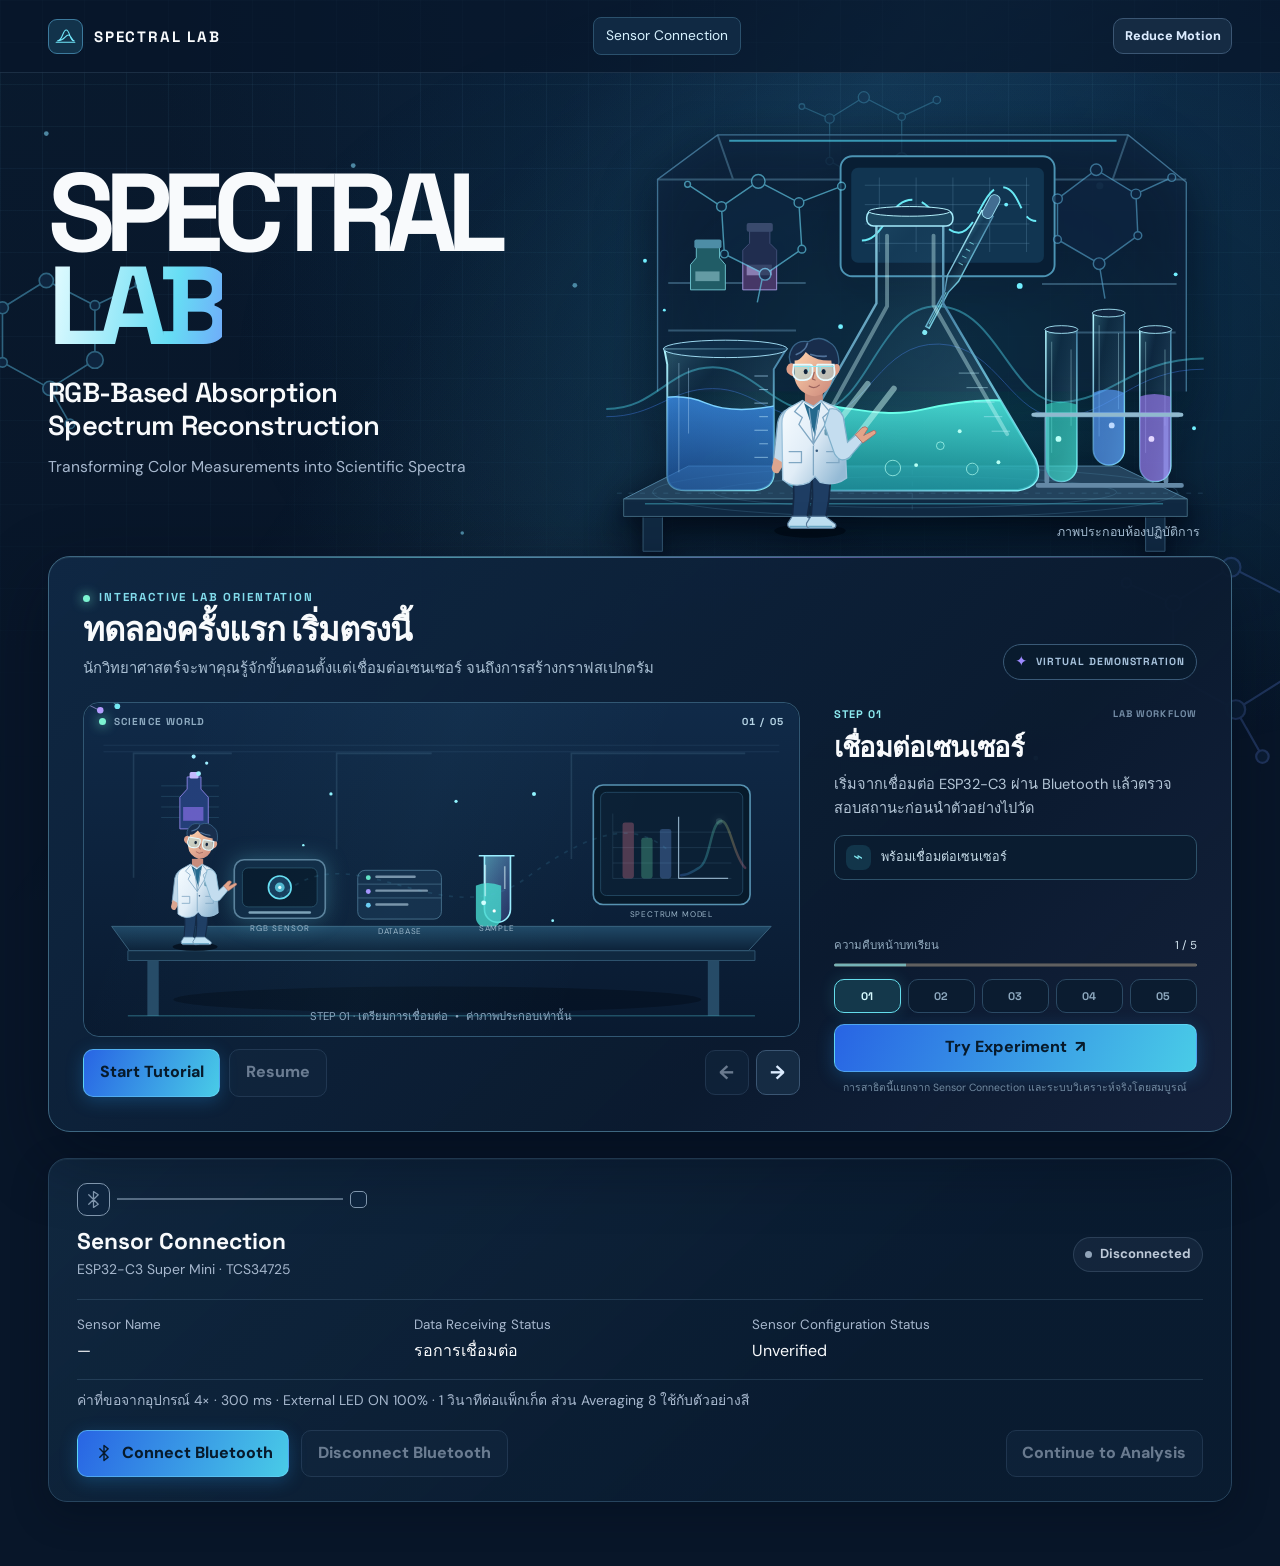
==== commit 8ce735ed: "Add files via upload" ====
--- a/docs/index.html
+++ b/docs/index.html
@@ -9,11 +9,13 @@
 <link rel="stylesheet" href="style.css">
 <link rel="stylesheet" href="motion.css">
 <link rel="stylesheet" href="science-world.css">
+<link rel="stylesheet" href="virtual-guide.css">
 <script type="module" src="app.mjs"></script>
+<script type="module" src="virtual-guide.mjs"></script>
 </head>
 <body>
 <div class="atmosphere" aria-hidden="true">
- <div class="molecular-field">
+ <div class="scene-particles" aria-hidden="true"><i class="scene-particle" style="--start-x:37%;--start-y:53%;--size:3px;--duration:14s;--delay:-1.7s;--tone:#9a86f4"></i><i class="scene-particle" style="--start-x:74%;--start-y:11%;--size:4px;--duration:15s;--delay:-3.4s;--tone:#77e5bc"></i><i class="scene-particle" style="--start-x:11%;--start-y:64%;--size:2px;--duration:16s;--delay:-5.1s;--tone:#ef9bc9"></i><i class="scene-particle" style="--start-x:48%;--start-y:22%;--size:3px;--duration:17s;--delay:-6.8s;--tone:#6beafa"></i><i class="scene-particle" style="--start-x:85%;--start-y:75%;--size:4px;--duration:18s;--delay:-8.5s;--tone:#9a86f4"></i><i class="scene-particle" style="--start-x:22%;--start-y:33%;--size:2px;--duration:19s;--delay:-10.2s;--tone:#77e5bc"></i><i class="scene-particle" style="--start-x:59%;--start-y:86%;--size:3px;--duration:20s;--delay:-11.9s;--tone:#ef9bc9"></i><i class="scene-particle" style="--start-x:96%;--start-y:44%;--size:4px;--duration:21s;--delay:-13.6s;--tone:#6beafa"></i><i class="scene-particle" style="--start-x:33%;--start-y:2%;--size:2px;--duration:13s;--delay:-15.3s;--tone:#9a86f4"></i><i class="scene-particle" style="--start-x:70%;--start-y:55%;--size:3px;--duration:14s;--delay:-17s;--tone:#77e5bc"></i><i class="scene-particle" style="--start-x:7%;--start-y:13%;--size:4px;--duration:15s;--delay:-18.7s;--tone:#ef9bc9"></i><i class="scene-particle" style="--start-x:44%;--start-y:66%;--size:2px;--duration:16s;--delay:-20.4s;--tone:#6beafa"></i></div><div class="molecular-field">
   <svg viewBox="0 0 1200 800" preserveAspectRatio="xMidYMid slice">
    <defs><g id="background-molecule" fill="#142f4e" stroke="currentColor" stroke-width="1.4">
     <path d="m0 26 37-23 41 21 0 46-38 24L0 72Z M78 24l38-18m-76 88 17 30M0 26l-30-13" fill="none"/>
@@ -162,6 +164,117 @@
       <figcaption>ภาพประกอบห้องปฏิบัติการ</figcaption>
     </figure>
   </div>
+  <section class="virtual-guide" id="virtualGuide" data-step="1" data-pose="idle" aria-labelledby="guideTitle">
+    <div class="guide-heading">
+      <div><p class="guide-eyebrow"><span></span> INTERACTIVE LAB ORIENTATION</p><h2 id="guideTitle">ทดลองครั้งแรก เริ่มตรงนี้</h2><p class="guide-intro">นักวิทยาศาสตร์จะพาคุณรู้จักขั้นตอนตั้งแต่เชื่อมต่อเซนเซอร์ จนถึงการสร้างกราฟสเปกตรัม</p></div>
+      <span class="guide-demo-badge"><span aria-hidden="true">✦</span> VIRTUAL DEMONSTRATION</span>
+    </div>
+    <div class="guide-layout">
+      <div class="guide-stage-wrap">
+        <div class="guide-stage" id="guideStage" data-step="1">
+          <div class="guide-stage-label"><span class="guide-live-dot"></span><span>SCIENCE WORLD</span><span class="guide-stage-index" id="guideStageIndex">01 / 05</span></div>
+          <svg class="guide-art" viewBox="0 0 880 410" role="img" aria-labelledby="guideArtTitle guideArtDescription">
+            <title id="guideArtTitle">ฉากสาธิตการวิเคราะห์ RGB และสเปกตรัม</title><desc id="guideArtDescription">ห้องทดลองเสมือนพร้อมนักวิทยาศาสตร์ เซนเซอร์ RGB ตัวอย่างสาร และจอแสดงกราฟ</desc>
+            <defs>
+              <linearGradient id="guideWall" x2="0" y2="1"><stop stop-color="#102a48"/><stop offset="1" stop-color="#091a30"/></linearGradient>
+              <linearGradient id="guideBench" x2="0" y2="1"><stop stop-color="#204967"/><stop offset="1" stop-color="#0c2239"/></linearGradient>
+              <linearGradient id="guideGlass" x2="1" y2="1"><stop stop-color="#80f2ff" stop-opacity=".55"/><stop offset="1" stop-color="#7668ec" stop-opacity=".2"/></linearGradient>
+              <linearGradient id="guideBeam" x2="1" y2="0"><stop stop-color="#78e8ff" stop-opacity="0"/><stop offset=".5" stop-color="#78e8ff" stop-opacity=".54"/><stop offset="1" stop-color="#a994ff" stop-opacity="0"/></linearGradient>
+              <linearGradient id="guideSpectrum" x2="1" y2="0"><stop stop-color="#538bff"/><stop offset=".34" stop-color="#53e7ff"/><stop offset=".58" stop-color="#77f0b5"/><stop offset=".78" stop-color="#ffe17b"/><stop offset="1" stop-color="#ff7da8"/></linearGradient>
+              <filter id="guideGlow" x="-80%" y="-80%" width="260%" height="260%"><feGaussianBlur stdDeviation="5" result="blur"/><feMerge><feMergeNode in="blur"/><feMergeNode in="SourceGraphic"/></feMerge></filter>
+              <clipPath id="guideTubeClip"><path d="M0 0h32v80a16 16 0 0 1-32 0z"/></clipPath>
+            </defs>
+            <rect width="880" height="410" rx="20" fill="url(#guideWall)"/>
+            <path d="M24 52h832M24 60h832" stroke="#7fb9dc" stroke-opacity=".12"/>
+            <path d="M61 61v154m1-153h120M311 61v119m1-118h116M600 61v131m1-130h213" stroke="#83b9d8" stroke-opacity=".15" stroke-width="2"/>
+            <path d="M95 102h71m-71 13h71m-71 13h71m-71 13h71" stroke="#5ca5c7" stroke-opacity=".24"/>
+            <g class="guide-float guide-bottle" aria-hidden="true"><path d="M127 91h17v15l9 10v39h-35v-39l9-10z" fill="#233e78" stroke="#9a8df5"/><path d="M122 128h25v17h-25z" fill="#7f6add" opacity=".74"/><rect x="130" y="85" width="11" height="8" rx="2" fill="#c4baff"/></g>
+            <g class="guide-vapor" fill="#9feeff"><circle cx="141" cy="87" r="3"/><circle cx="151" cy="74" r="2"/><circle cx="135" cy="66" r="2.5"/></g>
+            <path d="M34 275h812l-28 30H56z" fill="url(#guideBench)" stroke="#416c88"/>
+            <path d="M54 305h772v12H54z" fill="#102940" stroke="#365e7b"/>
+            <path d="M85 317v68m690-68v68" stroke="#264b67" stroke-width="14"/>
+            <path d="M54 385h772" stroke="#58d6ed" stroke-opacity=".28" stroke-width="2"/>
+            <ellipse cx="435" cy="365" rx="325" ry="16" fill="#020a16" opacity=".43"/>
+            <g class="guide-station guide-sensor" transform="translate(185 193)">
+              <rect width="112" height="72" rx="12" fill="#102b45" stroke="#5b819b" stroke-width="2"/>
+              <rect x="10" y="10" width="92" height="48" rx="7" fill="#071a2d" stroke="#2a526b"/>
+              <circle class="guide-sensor-lens" cx="56" cy="34" r="14" fill="#163d5c" stroke="#68dff2" stroke-width="2"/>
+              <circle cx="56" cy="34" r="6" fill="#66dff3" opacity=".75"/>
+              <circle cx="56" cy="34" r="2" fill="#e1fcff"/>
+              <path d="M19 65h74" stroke="#7da1b7" stroke-width="3" stroke-linecap="round"/>
+              <text x="56" y="88" text-anchor="middle" fill="#9cb6c9" font-size="10" letter-spacing="1.2">RGB SENSOR</text>
+              <path class="guide-connection-beam" d="M56 33 250-91 250 114Z" fill="url(#guideBeam)" opacity="0"/>
+            </g>
+            <g class="guide-database" transform="translate(337 206)">
+              <rect width="103" height="60" rx="9" fill="#132d49" stroke="#4d7794"/>
+              <path d="M0 17h103M0 34h103" stroke="#426783"/>
+              <circle cx="13" cy="9" r="3" fill="#65e6c5"/><circle cx="13" cy="26" r="3" fill="#a894ff"/><circle cx="13" cy="43" r="3" fill="#6bcdf4"/>
+              <path d="M23 8h47m-47 17h62m-62 17h38" stroke="#afc8dc" stroke-opacity=".65" stroke-width="3" stroke-linecap="round"/>
+              <text x="52" y="78" text-anchor="middle" fill="#9cb6c9" font-size="10" letter-spacing="1">DATABASE</text>
+            </g>
+            <g class="guide-sample" transform="translate(482 182)">
+              <path d="M4 6h44m-37 0v66a16 16 0 0 0 32 0V6" fill="url(#guideGlass)" stroke="#9beeff" stroke-width="2"/>
+              <g clip-path="url(#guideTubeClip)"><path class="guide-sample-liquid" d="M0 43q14-7 32 0v50H0Z" fill="#47d9cd" fill-opacity=".8"/><circle class="guide-sample-bubble" cx="10" cy="64" r="3" fill="#d4ffff"/><circle class="guide-sample-bubble bubble-two" cx="23" cy="74" r="2" fill="#fff"/></g>
+              <path d="M12 17v39m24-37v28" stroke="#e4fbff" stroke-opacity=".52" stroke-width="2"/>
+              <text x="26" y="99" text-anchor="middle" fill="#9cb6c9" font-size="10" letter-spacing="1">SAMPLE</text>
+              <path class="guide-light-beam" d="M-16 46h67" stroke="#77f2ff" stroke-width="3" filter="url(#guideGlow)" opacity="0"/>
+            </g>
+            <g class="guide-display" transform="translate(627 101)">
+              <rect width="193" height="147" rx="12" fill="#071a2b" stroke="#5792b1" stroke-width="2"/>
+              <rect x="9" y="9" width="175" height="127" rx="7" fill="#0b2035" stroke="#264d68"/>
+              <path d="M24 115h146M24 35v80M24 77h146M24 58h146M24 96h146" stroke="#6a99b5" stroke-opacity=".21"/>
+              <g class="guide-rgb-bars"><rect x="36" y="46" width="14" height="69" rx="3" fill="#ff8199"/><rect x="59" y="65" width="14" height="50" rx="3" fill="#69e4ae"/><rect x="82" y="54" width="14" height="61" rx="3" fill="#77aaff"/></g>
+              <path class="guide-graph-axis" d="M105 115h61M105 115V39" stroke="#8ba9c0" stroke-width="1.5"/>
+              <path class="guide-graph-line" d="M108 111c12-1 14-5 22-9 14-8 14-51 25-57 13-7 17 43 32 57" fill="none" stroke="url(#guideSpectrum)" stroke-width="3" stroke-linecap="round"/>
+              <circle class="guide-graph-point" cx="155" cy="45" r="4" fill="#b8fff6" filter="url(#guideGlow)"/>
+              <text x="96" y="162" text-anchor="middle" fill="#9cb6c9" font-size="10" letter-spacing="1">SPECTRUM MODEL</text>
+            </g>
+            <path d="M240 241C325 152 441 292 545 215S690 158 719 181" fill="none" stroke="#55b9dd" stroke-opacity=".14" stroke-width="2" stroke-dasharray="5 8"/>
+            <g class="guide-orbit orbit-a" fill="#74e8f2"><circle cx="0" cy="0" r="4"/><circle cx="22" cy="-9" r="3"/><circle cx="41" cy="4" r="3.5"/><path d="M4-2 20-8m4 1 15 8" stroke="#8aebfa" stroke-opacity=".7"/></g>
+            <g class="guide-orbit orbit-b" fill="#b699ff"><circle cx="0" cy="0" r="3"/><circle cx="20" cy="9" r="4"/><path d="m3 1 14 7" stroke="#c9b9ff" stroke-opacity=".7"/></g>
+            <g id="guideWalker" class="guide-walker" transform="translate(25 145) scale(.66)">
+              <ellipse class="guide-shadow" cx="80" cy="235" rx="42" ry="8" fill="#010813" opacity=".7"/>
+              <g class="guide-body"><g class="guide-facing">
+                <use class="guide-leg leg-one" href="#scientist-leg"/><g transform="translate(22 0)"><use class="guide-leg leg-two" href="#scientist-leg"/></g>
+                <use class="guide-arm arm-one" href="#scientist-sleeve"/><use href="#scientist-coat"/>
+                <g class="guide-head"><use href="#scientist-face"/><g fill="#10233b"><ellipse cx="75" cy="47" rx="2.4" ry="3.1"/><ellipse cx="96" cy="47" rx="2.4" ry="3.1"/></g></g>
+                <g class="guide-arm arm-two"><path d="M103 91q11-2 16 9l5 30 11-10 7 9-16 19q-10 7-17-4l-12-34Z" fill="#c4ddef" stroke="#7fb0cb" stroke-width="1.4"/><path d="m133 121 8-8q4-3 7 1l-5 8 12-6q4 1 2 4l-15 11Z" fill="#e4a489" stroke="#a56b68"/></g>
+              </g></g>
+              <g class="guide-held-flask" transform="translate(135 115)"><path d="M4 0h15v8l5 6v26H-1V14l5-6z" fill="#34788a" stroke="#9df6f3"/><path d="M1 26h20v8H1Z" fill="#55e4d1"/><rect x="7" y="-4" width="9" height="5" rx="2" fill="#9ef3fa"/></g>
+            </g>
+            <g class="guide-readout" transform="translate(497 110)"><rect width="109" height="54" rx="8" fill="#0a1e32" stroke="#42718c"/><text x="12" y="20" fill="#ff9ba7" font-size="10">R <tspan id="guideR">—</tspan></text><text x="12" y="36" fill="#83edba" font-size="10">G <tspan id="guideG">—</tspan></text><text x="60" y="20" fill="#88bdff" font-size="10">B <tspan id="guideB">—</tspan></text><text x="60" y="36" fill="#9cb6c9" font-size="8">RGB*</text></g>
+            <g class="guide-particles" fill="#92f5ff"><circle cx="304" cy="112" r="2"/><circle cx="554" cy="112" r="2.5"/><circle cx="577" cy="268" r="1.7"/><circle cx="458" cy="121" r="2"/><circle cx="270" cy="175" r="1.5"/></g>
+          </svg>
+          <div class="guide-stage-caption"><span id="guideStageCaption">รอเริ่มการสาธิต</span><span aria-hidden="true">•</span><span>ค่าภาพประกอบเท่านั้น</span></div>
+        </div>
+        <div class="guide-controls" aria-label="ควบคุมบทเรียน">
+          <button type="button" id="guideStart"><span aria-hidden="true">▶</span> Start Tutorial</button>
+          <button type="button" class="secondary" id="guidePause" disabled>Pause</button>
+          <div class="guide-transport"><button type="button" class="secondary guide-arrow" id="guidePrevious" aria-label="ขั้นตอนก่อนหน้า" disabled>←</button><button type="button" class="secondary guide-arrow" id="guideNext" aria-label="ขั้นตอนถัดไป">→</button></div>
+        </div>
+      </div>
+      <div class="guide-info">
+        <div class="guide-step-line"><span id="guideStepNumber">STEP 01</span><span class="guide-step-kind">LAB WORKFLOW</span></div>
+        <h3 id="guideStepTitle">เชื่อมต่อเซนเซอร์</h3>
+        <p id="guideStepDescription">เริ่มจากเชื่อมต่อ ESP32-C3 ผ่าน Bluetooth แล้วตรวจสอบสถานะก่อนนำตัวอย่างไปวัด</p>
+        <div class="guide-state-panel" aria-live="polite" aria-atomic="true"><span class="guide-state-icon" id="guideStateIcon" aria-hidden="true">⌁</span><span id="guideStateText">พร้อมเชื่อมต่อเซนเซอร์</span></div>
+        <div class="guide-demo-readout" id="guideReadout">
+          <div><span>R</span><strong id="guideReadR">—</strong></div><div><span>G</span><strong id="guideReadG">—</strong></div><div><span>B</span><strong id="guideReadB">—</strong></div>
+        </div>
+        <p class="guide-readout-note" id="guideReadoutNote">* ตัวเลขที่เคลื่อนไหวเป็นภาพสาธิตเท่านั้น ไม่ได้อ่านจากเซนเซอร์และไม่ถูกบันทึก</p>
+        <div class="guide-gaussian" id="guideGaussian"><div class="guide-equation">A(λ) = H · exp[−(λ−μ)² / 2σ²]</div><div class="guide-parameters"><span>H <b>0.82*</b></span><span>μ <b>542 nm*</b></span><span>σ <b>38 nm*</b></span></div></div>
+        <p class="guide-model-note" id="guideModelNote">* พารามิเตอร์ตัวอย่างเพื่ออธิบาย Gaussian เท่านั้น</p>
+        <div class="guide-progress-label"><span>ความคืบหน้าบทเรียน</span><span id="guideProgressText">0 / 5</span></div>
+        <progress id="guideProgress" max="5" value="0" aria-label="ความคืบหน้าการสาธิต"></progress>
+        <div class="guide-step-list" role="group" aria-label="เลือกขั้นตอนการสาธิต">
+          <button type="button" data-guide-step="1" aria-label="ไปขั้นตอน 1 เชื่อมต่อเซนเซอร์" aria-current="step">01</button><button type="button" data-guide-step="2" aria-label="ไปขั้นตอน 2 เลือกฐานข้อมูล">02</button><button type="button" data-guide-step="3" aria-label="ไปขั้นตอน 3 วัดค่า RGB">03</button><button type="button" data-guide-step="4" aria-label="ไปขั้นตอน 4 วิเคราะห์ข้อมูล">04</button><button type="button" data-guide-step="5" aria-label="ไปขั้นตอน 5 สร้างสเปกตรัม">05</button>
+        </div>
+        <p class="guide-complete" id="guideComplete" hidden>ครบทั้ง 5 ขั้นตอนแล้ว คุณพร้อมเริ่มต้นกับการทดลองจริง</p>
+        <button type="button" class="guide-try" id="guideTry">Try Experiment <span aria-hidden="true">↗</span></button>
+        <p class="guide-safety-note">การสาธิตนี้แยกจาก Sensor Connection และระบบวิเคราะห์จริงโดยสมบูรณ์</p>
+      </div>
+    </div>
+  </section>
   <div class="card sensor-card" id="sensorCard" data-link="disconnected">
     <div class="signal-panel" aria-hidden="true"><span class="radio-icon"><svg viewBox="0 0 24 24"><path d="m6 6 12 12-6 4V2l6 4L6 18" fill="none" stroke="currentColor" stroke-width="1.6" stroke-linecap="round" stroke-linejoin="round"/></svg></span><span class="signal-track"><i></i></span><span class="signal-terminal"></span></div>
     <div class="card-head"><div><h2>Sensor Connection</h2><p class="muted">ESP32-C3 Super Mini · TCS34725</p></div><span id="connection" class="status" role="status">Disconnected</span></div>
@@ -244,4 +357,4 @@
 </section>
 </main>
 </body>
-</html>+</html>
--- a/docs/motion.css
+++ b/docs/motion.css
@@ -74,3 +74,16 @@
 .motion-reduced *,.motion-reduced *::before,.motion-reduced *::after{animation:none!important;transition:none!important}
 .status[data-state=error]{color:#ffb5be;border-color:#ef879980}.status[data-state=error]::before{background:#ff9eac}
 @media(prefers-reduced-motion:reduce){.hero-figure .lab-art,.molecular-field{transform:none}}
+
+/* Interactive particles stay in a small, decorative scene layer. */
+.scene-particles{position:absolute;inset:0;overflow:hidden;pointer-events:none;z-index:2}
+.scene-particle{position:absolute;left:var(--start-x);top:var(--start-y);width:var(--size);height:var(--size);border-radius:50%;background:var(--tone);box-shadow:0 0 12px var(--tone);opacity:0;animation:particle-flight var(--duration) var(--delay) ease-in-out infinite}
+.scene-particle:nth-child(3n){border-radius:2px}
+@keyframes particle-flight{
+  0%{transform:translate3d(-7vw,12vh,0) scale(.65);opacity:0}
+  12%{opacity:.72}
+  48%{transform:translate3d(4vw,-7vh,0) scale(1.12);opacity:.8}
+  88%{opacity:.56}
+  100%{transform:translate3d(11vw,-16vh,0) scale(.7);opacity:0}
+}
+@media(prefers-reduced-motion:reduce){.scene-particle{animation:none;opacity:.16}}
--- a/docs/science-world.css
+++ b/docs/science-world.css
@@ -75,3 +75,58 @@
   .analysis-scientist{width:48px;height:64px}
 }
 @media(prefers-reduced-motion:reduce){.analysis-scientist [data-pose=analyzing] .character-rig{animation:none}}
+
+/* Scene-wide routes keep decorative motion inside the illustration. */
+.hero-figure{overflow:hidden;isolation:isolate}
+.hero-scientist[data-pose=walking] .character-rig{animation:scientist-route 22s linear infinite}
+.hero-scientist[data-pose=walking] .character-turn{animation:scientist-facing 22s linear infinite}
+@keyframes scientist-route{
+  0%{transform:translate(-180px,18px)}
+  13%{transform:translate(-55px,8px)}
+  27%{transform:translate(140px,-6px)}
+  36%{transform:translate(360px,9px)}
+  43%{transform:translate(360px,9px)}
+  59%{transform:translate(200px,-3px)}
+  72%{transform:translate(-85px,8px)}
+  83%{transform:translate(-85px,8px)}
+  100%{transform:translate(-180px,18px)}
+}
+@keyframes scientist-facing{
+  0%,37%{transform:scaleX(1)}
+  39%,88%{transform:scaleX(-1)}
+  90%,100%{transform:scaleX(1)}
+}
+.reagent-bottles .reagent{animation:reagent-crossing 17s ease-in-out infinite}
+.reagent-bottles .reagent-alt{animation:reagent-arc 21s ease-in-out infinite}
+@keyframes reagent-crossing{
+  0%{transform:translate(-165px,72px) rotate(-12deg);opacity:0}
+  10%{opacity:1}
+  48%{transform:translate(255px,-40px) rotate(14deg);opacity:1}
+  62%{transform:translate(348px,-10px) rotate(3deg);opacity:0}
+  100%{transform:translate(348px,-10px);opacity:0}
+}
+@keyframes reagent-arc{
+  0%{transform:translate(205px,155px) rotate(5deg);opacity:0}
+  12%{opacity:.85}
+  53%{transform:translate(-62px,8px) rotate(-18deg);opacity:.85}
+  68%,100%{transform:translate(-184px,-24px) rotate(-4deg);opacity:0}
+}
+.molecular-field .orbit-near{animation:molecule-route-one 26s ease-in-out infinite alternate}
+.molecular-field .orbit-far{animation:molecule-route-two 32s ease-in-out infinite alternate}
+.molecular-field .orbit-mid{animation:molecule-route-three 29s ease-in-out infinite alternate}
+@keyframes molecule-route-one{0%{transform:translate(-3vw,8vh) rotate(-24deg)}50%{transform:translate(15vw,-5vh) rotate(27deg)}100%{transform:translate(2vw,11vh) rotate(77deg)}}
+@keyframes molecule-route-two{0%{transform:translate(5vw,-4vh) rotate(18deg)}50%{transform:translate(-13vw,9vh) rotate(-30deg)}100%{transform:translate(9vw,2vh) rotate(39deg)}}
+@keyframes molecule-route-three{0%{transform:translate(-8vw,-5vh) rotate(7deg)}55%{transform:translate(11vw,7vh) rotate(34deg)}100%{transform:translate(2vw,-8vh) rotate(-19deg)}}
+.field-dust circle{animation:particle-transit 12s ease-in-out infinite alternate}
+.field-dust circle:nth-child(2n){animation-duration:17s;animation-delay:-7s}
+.field-dust circle:nth-child(3n){animation-duration:21s;animation-delay:-11s}
+@keyframes particle-transit{0%{transform:translate(-5vw,7vh);opacity:.2}50%{transform:translate(4vw,-8vh);opacity:.85}100%{transform:translate(12vw,5vh);opacity:.25}}
+@media(max-width:720px){
+  .hero-scientist[data-pose=walking] .character-rig{animation-duration:18s}
+  .reagent-bottles .reagent-alt{animation:reagent-arc 24s ease-in-out infinite}
+  .molecular-field .orbit{animation-duration:36s}
+}
+@media(prefers-reduced-motion:reduce){
+  .hero-scientist[data-pose=walking] .character-rig,.hero-scientist[data-pose=walking] .character-turn,
+  .reagent-bottles .reagent,.molecular-field .orbit,.field-dust circle{animation:none!important}
+}
--- a/docs/virtual-guide.css
+++ b/docs/virtual-guide.css
@@ -0,0 +1,110 @@
+.virtual-guide{--guide-cyan:#80ebf5;--guide-line:#28506a;margin:0 0 26px;padding:clamp(18px,3vw,34px);border:1px solid #3d6680;border-radius:22px;background:linear-gradient(135deg,#102945ed,#0b1b30f5 67%,#14213b);box-shadow:inset 0 1px #d5f6ff12,0 24px 70px #01091670;overflow:hidden;position:relative}
+.virtual-guide::before{content:"";position:absolute;inset:0 0 auto;height:1px;background:linear-gradient(90deg,transparent,#76eafa80,#a28dff70,transparent)}
+.guide-heading{display:flex;justify-content:space-between;align-items:flex-end;gap:20px;margin-bottom:22px}
+.guide-eyebrow{display:flex;align-items:center;gap:9px;margin:0 0 7px;color:#82dcec;font:700 .72rem/1.2 var(--display);letter-spacing:.16em}
+.guide-eyebrow span,.guide-live-dot{width:7px;height:7px;border-radius:50%;background:#7cf3d1;box-shadow:0 0 12px #76f0d4;flex:none}
+.guide-heading h2{font-size:clamp(1.4rem,3vw,2.05rem);letter-spacing:-.035em;margin:0 0 7px}
+.guide-intro{max-width:680px;color:#a9bfd3;font-size:.93rem;margin:0}
+.guide-demo-badge{display:inline-flex;align-items:center;gap:8px;flex:none;padding:8px 11px;border:1px solid #3a5a77;border-radius:999px;background:#091b2e;color:#a7c2dc;font:700 .65rem/1.2 var(--display);letter-spacing:.09em}
+.guide-demo-badge span{color:#9e8aff;font-size:.9rem}
+.guide-layout{display:grid;grid-template-columns:minmax(0,1.5fr) minmax(260px,.76fr);gap:clamp(18px,3vw,34px);align-items:stretch}
+.guide-stage-wrap{min-width:0}
+.guide-stage{position:relative;overflow:hidden;border:1px solid #315773;border-radius:16px;background:radial-gradient(ellipse at 56% 52%,#183b57,#091a2e 76%);box-shadow:inset 0 0 42px #3cc2e111}
+.guide-stage::before{content:"";position:absolute;inset:0;pointer-events:none;background:linear-gradient(110deg,transparent 12%,#74e4ff08 46%,transparent 72%);animation:guide-stage-light 13s ease-in-out infinite alternate}
+@keyframes guide-stage-light{to{transform:translateX(9%);opacity:.45}}
+.guide-stage-label{position:absolute;z-index:1;top:13px;left:15px;right:15px;display:flex;align-items:center;gap:8px;color:#8eabc1;font:700 .63rem/1.2 var(--display);letter-spacing:.11em;pointer-events:none}
+.guide-stage-index{margin-left:auto;font-variant-numeric:tabular-nums;color:#b6d4e5}
+.guide-art{display:block;width:100%;height:auto;min-height:245px}
+.guide-stage-caption{position:absolute;bottom:10px;left:15px;right:15px;display:flex;justify-content:center;gap:7px;color:#8ca7bf;font-size:.7rem;text-align:center;pointer-events:none}
+.guide-controls{display:flex;align-items:center;gap:9px;margin-top:12px}
+.guide-controls button{min-height:42px}
+.guide-transport{display:flex;gap:7px;margin-left:auto}
+.guide-arrow{min-width:44px;font-size:1.2rem!important;padding:.4rem!important}
+.guide-info{min-width:0;display:flex;flex-direction:column;align-items:stretch;padding:6px 0 2px}
+.guide-step-line{display:flex;align-items:center;justify-content:space-between;gap:12px;color:#8ceaf0;font:700 .69rem/1.2 var(--display);letter-spacing:.1em}
+.guide-step-kind{color:#748da6;font-size:.6rem}
+.guide-info h3{font:650 clamp(1.28rem,2.2vw,1.7rem)/1.2 var(--display);letter-spacing:-.025em;margin:11px 0 8px}
+.guide-info>p:not(.guide-readout-note,.guide-model-note,.guide-complete,.guide-safety-note){color:#b4c6d7;font-size:.91rem;line-height:1.65;margin:0 0 14px}
+.guide-state-panel{display:flex;align-items:center;gap:10px;min-height:43px;padding:9px 11px;border:1px solid #2e526a;border-radius:10px;background:#0a1c30;color:#c7dce9;font-size:.79rem}
+.guide-state-icon{display:grid;place-items:center;width:25px;height:25px;border-radius:8px;background:#12354a;color:#81e9f2;font-size:1rem;flex:none}
+.guide-demo-readout{display:none;grid-template-columns:repeat(3,minmax(0,1fr));gap:7px;margin-top:11px}
+.guide-demo-readout>div{padding:7px 9px;border:1px solid #294760;border-radius:9px;background:#0a1b2d}
+.guide-demo-readout span,.guide-demo-readout strong{display:block}
+.guide-demo-readout span{font-size:.65rem;color:#95aec2}
+.guide-demo-readout strong{font:700 1rem/1.25 var(--display);font-variant-numeric:tabular-nums}
+.guide-demo-readout>div:nth-child(1) strong{color:#ff9ba7}.guide-demo-readout>div:nth-child(2) strong{color:#83edba}.guide-demo-readout>div:nth-child(3) strong{color:#88bdff}
+.guide-readout-note,.guide-model-note{display:none;color:#829bb0;font-size:.67rem;line-height:1.45;margin:7px 0 0}
+.guide-gaussian{display:none;margin-top:11px;padding:10px;border:1px solid #31516c;border-radius:10px;background:linear-gradient(130deg,#0b1c31,#102743)}
+.guide-equation{text-align:center;color:#c2e8f2;font:600 .82rem/1.5 var(--display);letter-spacing:.01em}
+.guide-parameters{display:flex;justify-content:center;gap:clamp(9px,2vw,20px);margin-top:8px;color:#90a9bf;font-size:.7rem}
+.guide-parameters b{color:#c5c4ff;font-weight:700}
+.guide-progress-label{display:flex;justify-content:space-between;gap:10px;margin-top:auto;padding-top:16px;color:#91a9bd;font-size:.72rem}
+.guide-progress-label span:last-child{font-variant-numeric:tabular-nums;color:#d8eaf5}
+#guideProgress{width:100%;height:6px;margin:7px 0 11px;accent-color:#65e0e8}
+.guide-step-list{display:grid;grid-template-columns:repeat(5,minmax(0,1fr));gap:7px}
+.guide-step-list button{min-height:34px;padding:.3rem .45rem;background:#0b1c30;color:#8ea9bf;border:1px solid #2b4963;box-shadow:none;font:700 .69rem var(--display)}
+.guide-step-list button[aria-current=step]{border-color:#65ddeb;background:#14384b;color:#d8fbff;box-shadow:0 0 16px #53d8e529}
+.guide-complete{padding:9px 10px;border:1px solid #337865;border-radius:9px;background:#0b2a2b;color:#a9f4d6;font-size:.78rem;line-height:1.5;margin:10px 0 0}
+.guide-try{width:100%;margin-top:11px}
+.guide-try span{font-size:1rem}
+.guide-safety-note{margin:8px 0 0;color:#728ba2;font-size:.65rem;line-height:1.45;text-align:center}
+
+/* The tutorial scene is illustrative and never shares state with the live sensor. */
+.guide-walker{transition:transform .92s cubic-bezier(.2,.72,.23,1);transform-box:view-box;transform-origin:0 0}
+.guide-body,.guide-facing,.guide-leg,.guide-arm,.guide-head,.guide-shadow{transform-box:fill-box;transform-origin:center}
+.guide-facing{transform-origin:80px 120px;transition:transform .35s ease}
+.guide-head{transform-origin:85px 72px;transition:transform .4s ease}
+.guide-leg{transform-origin:72px 154px}.guide-arm{transform-origin:58px 98px}
+.guide-held-flask{opacity:0;transform-origin:0 0;transition:opacity .3s ease}
+#virtualGuide[data-pose=walking] .guide-leg.leg-one,#virtualGuide[data-pose=walking] .guide-arm.arm-two{animation:guide-step .38s ease-in-out infinite alternate}
+#virtualGuide[data-pose=walking] .guide-leg.leg-two,#virtualGuide[data-pose=walking] .guide-arm.arm-one{animation:guide-step-reverse .38s ease-in-out infinite alternate}
+@keyframes guide-step{to{transform:rotate(15deg)}}@keyframes guide-step-reverse{to{transform:rotate(-15deg)}}
+#virtualGuide[data-pose=inspecting] .guide-head,#virtualGuide[data-pose=measuring] .guide-head{transform:rotate(10deg) translateY(4px)}
+#virtualGuide[data-pose=selecting] .guide-arm.arm-two,#virtualGuide[data-pose=analyzing] .guide-arm.arm-two{transform:rotate(22deg)}
+#virtualGuide[data-pose=measuring] .guide-held-flask,#virtualGuide[data-pose=presenting] .guide-held-flask{opacity:1}
+#virtualGuide[data-step="1"] .guide-sensor-lens,#virtualGuide[data-step="1"] .guide-connection-beam{animation:guide-connect 1.8s ease-in-out infinite}
+@keyframes guide-connect{0%,100%{opacity:.16}50%{opacity:.94;filter:drop-shadow(0 0 10px #70ecff)}}
+#virtualGuide[data-step="2"] .guide-database{filter:drop-shadow(0 0 12px #a48effa3)}
+#virtualGuide[data-step="2"] .guide-database rect:first-child{animation:guide-select-card 1.8s ease-in-out infinite alternate}
+@keyframes guide-select-card{to{stroke:#c1aaff;fill:#1b3151}}
+#virtualGuide[data-step="3"] .guide-sample-liquid{animation:guide-liquid 2.1s ease-in-out infinite alternate}
+#virtualGuide[data-step="3"] .guide-sample-bubble{animation:guide-bubble 2.6s ease-in infinite}
+#virtualGuide[data-step="3"] .guide-sample-bubble.bubble-two{animation-delay:-1.3s}
+#virtualGuide[data-step="3"] .guide-light-beam{animation:guide-beam 1.4s ease-in-out infinite}
+@keyframes guide-liquid{to{transform:translateY(4px)}}@keyframes guide-bubble{0%,100%{opacity:.2;transform:translateY(3px)}70%{opacity:1;transform:translateY(-17px)}}@keyframes guide-beam{0%,100%{opacity:.2}50%{opacity:.95}}
+#virtualGuide[data-step="4"] .guide-rgb-bars{animation:guide-bars 1.5s ease-in-out infinite alternate}
+@keyframes guide-bars{to{opacity:.55;transform:translateY(3px)}}
+#virtualGuide[data-step="5"] .guide-graph-line{stroke-dasharray:190;stroke-dashoffset:190;animation:guide-graph-reveal 2.2s cubic-bezier(.2,.7,.2,1) forwards}
+#virtualGuide[data-step="5"] .guide-graph-point{animation:guide-point-pulse 1.6s ease-in-out infinite alternate}
+@keyframes guide-graph-reveal{to{stroke-dashoffset:0}}@keyframes guide-point-pulse{to{opacity:.48;r:6px}}
+.guide-bottle{transform-box:fill-box;transform-origin:center;animation:guide-bottle-path 15s ease-in-out infinite}
+@keyframes guide-bottle-path{0%,100%{transform:translate(0,0) rotate(0);opacity:.72}50%{transform:translate(23px,-15px) rotate(9deg);opacity:1}}
+.guide-vapor circle{animation:guide-vapor-path 3.8s ease-out infinite}
+.guide-vapor circle:nth-child(2){animation-delay:-1.25s}.guide-vapor circle:nth-child(3){animation-delay:-2.5s}
+@keyframes guide-vapor-path{0%{transform:translate(0,10px) scale(.5);opacity:0}35%{opacity:.6}100%{transform:translate(17px,-37px) scale(1.4);opacity:0}}
+.guide-orbit{animation:guide-orbit-path 10s ease-in-out infinite alternate;transform-box:fill-box;transform-origin:center}
+.guide-orbit.orbit-b{animation-duration:13s;animation-delay:-5s}
+@keyframes guide-orbit-path{0%{transform:translate(-18px,13px) rotate(-18deg);opacity:.3}50%{opacity:.8}100%{transform:translate(48px,-18px) rotate(28deg);opacity:.5}}
+.guide-particles circle{animation:guide-particle-path 6s ease-in-out infinite alternate}
+.guide-particles circle:nth-child(2n){animation-duration:9s;animation-delay:-3s}
+@keyframes guide-particle-path{0%{transform:translate(-15px,8px);opacity:.25}100%{transform:translate(20px,-22px);opacity:.8}}
+.guide-readout{opacity:0;transition:opacity .25s ease}
+#virtualGuide[data-step="3"] .guide-readout{opacity:1}
+.guide-graph-line{transition:stroke .4s ease}
+.guide-display .guide-graph-line{opacity:.25}
+#virtualGuide[data-step="5"] .guide-display .guide-graph-line{opacity:1}
+.guide-display .guide-rgb-bars{opacity:.28}
+#virtualGuide[data-step="3"] .guide-display .guide-rgb-bars,#virtualGuide[data-step="4"] .guide-display .guide-rgb-bars{opacity:1}
+.guide-display .guide-graph-point{opacity:.15}
+#virtualGuide[data-step="5"] .guide-display .guide-graph-point{opacity:1}
+.virtual-guide[data-playback=paused] .guide-stage *, .virtual-guide[data-playback=paused] .guide-stage *::before, .virtual-guide[data-playback=paused] .guide-stage *::after{animation-play-state:paused!important}
+.guide-stage[data-step="1"] .guide-sensor,#virtualGuide[data-step="1"] .guide-sensor{filter:drop-shadow(0 0 13px #6feaff45)}
+.guide-stage[data-step="3"] .guide-sample{filter:drop-shadow(0 0 12px #53e3d966)}
+.guide-stage[data-step="4"] .guide-display,#virtualGuide[data-step="4"] .guide-display{filter:drop-shadow(0 0 12px #75c9ff60)}
+.guide-stage[data-step="5"] .guide-display{filter:drop-shadow(0 0 15px #82eaff70)}
+
+@media(max-width:900px){.guide-layout{grid-template-columns:minmax(0,1.2fr) minmax(245px,.8fr)}.guide-art{min-height:210px}}
+@media(max-width:720px){.virtual-guide{padding:18px;margin-bottom:19px;border-radius:17px}.guide-heading{align-items:flex-start;flex-direction:column;gap:12px;margin-bottom:16px}.guide-demo-badge{font-size:.59rem}.guide-layout{grid-template-columns:1fr;gap:14px}.guide-info{padding:5px 1px 0}.guide-progress-label{margin-top:14px;padding-top:0}.guide-art{min-height:0}.guide-stage-caption{font-size:.61rem}.guide-controls{gap:7px}.guide-controls>button{font-size:.78rem;padding-inline:.7rem}.guide-stage-label{top:10px;left:11px;right:11px;font-size:.56rem}.guide-info h3{margin-top:8px}.guide-try{margin-top:9px}}
+@media(max-width:385px){.guide-controls{flex-wrap:wrap}.guide-controls>button:first-child{flex:1}.guide-transport{margin-left:auto}.guide-stage-caption{left:7px;right:7px;gap:4px;font-size:.56rem}.guide-art{width:108%;max-width:none;margin-left:-4%}}
+@media(prefers-reduced-motion:reduce){.guide-stage::before,.guide-walker,.guide-bottle,.guide-vapor circle,.guide-orbit,.guide-particles circle,#virtualGuide[data-step] .guide-sensor-lens,#virtualGuide[data-step] .guide-connection-beam,#virtualGuide[data-step] .guide-database rect:first-child,#virtualGuide[data-step] .guide-sample-liquid,#virtualGuide[data-step] .guide-sample-bubble,#virtualGuide[data-step] .guide-light-beam,#virtualGuide[data-step] .guide-rgb-bars,#virtualGuide[data-step="5"] .guide-graph-line,#virtualGuide[data-step="5"] .guide-graph-point{animation:none!important;transition:none!important}#virtualGuide[data-step="5"] .guide-graph-line{stroke-dashoffset:0;opacity:1}#virtualGuide[data-step] .guide-connection-beam{opacity:.3}}
+.motion-reduced .guide-stage::before,.motion-reduced .guide-walker,.motion-reduced .guide-bottle,.motion-reduced .guide-vapor circle,.motion-reduced .guide-orbit,.motion-reduced .guide-particles circle,.motion-reduced #virtualGuide [data-step] .guide-sensor-lens,.motion-reduced #virtualGuide [data-step] .guide-connection-beam,.motion-reduced #virtualGuide [data-step] .guide-database rect:first-child,.motion-reduced #virtualGuide [data-step] .guide-sample-liquid,.motion-reduced #virtualGuide [data-step] .guide-sample-bubble,.motion-reduced #virtualGuide [data-step] .guide-light-beam,.motion-reduced #virtualGuide [data-step] .guide-rgb-bars,.motion-reduced #virtualGuide[data-step="5"] .guide-graph-line,.motion-reduced #virtualGuide[data-step="5"] .guide-graph-point{animation:none!important;transition:none!important}
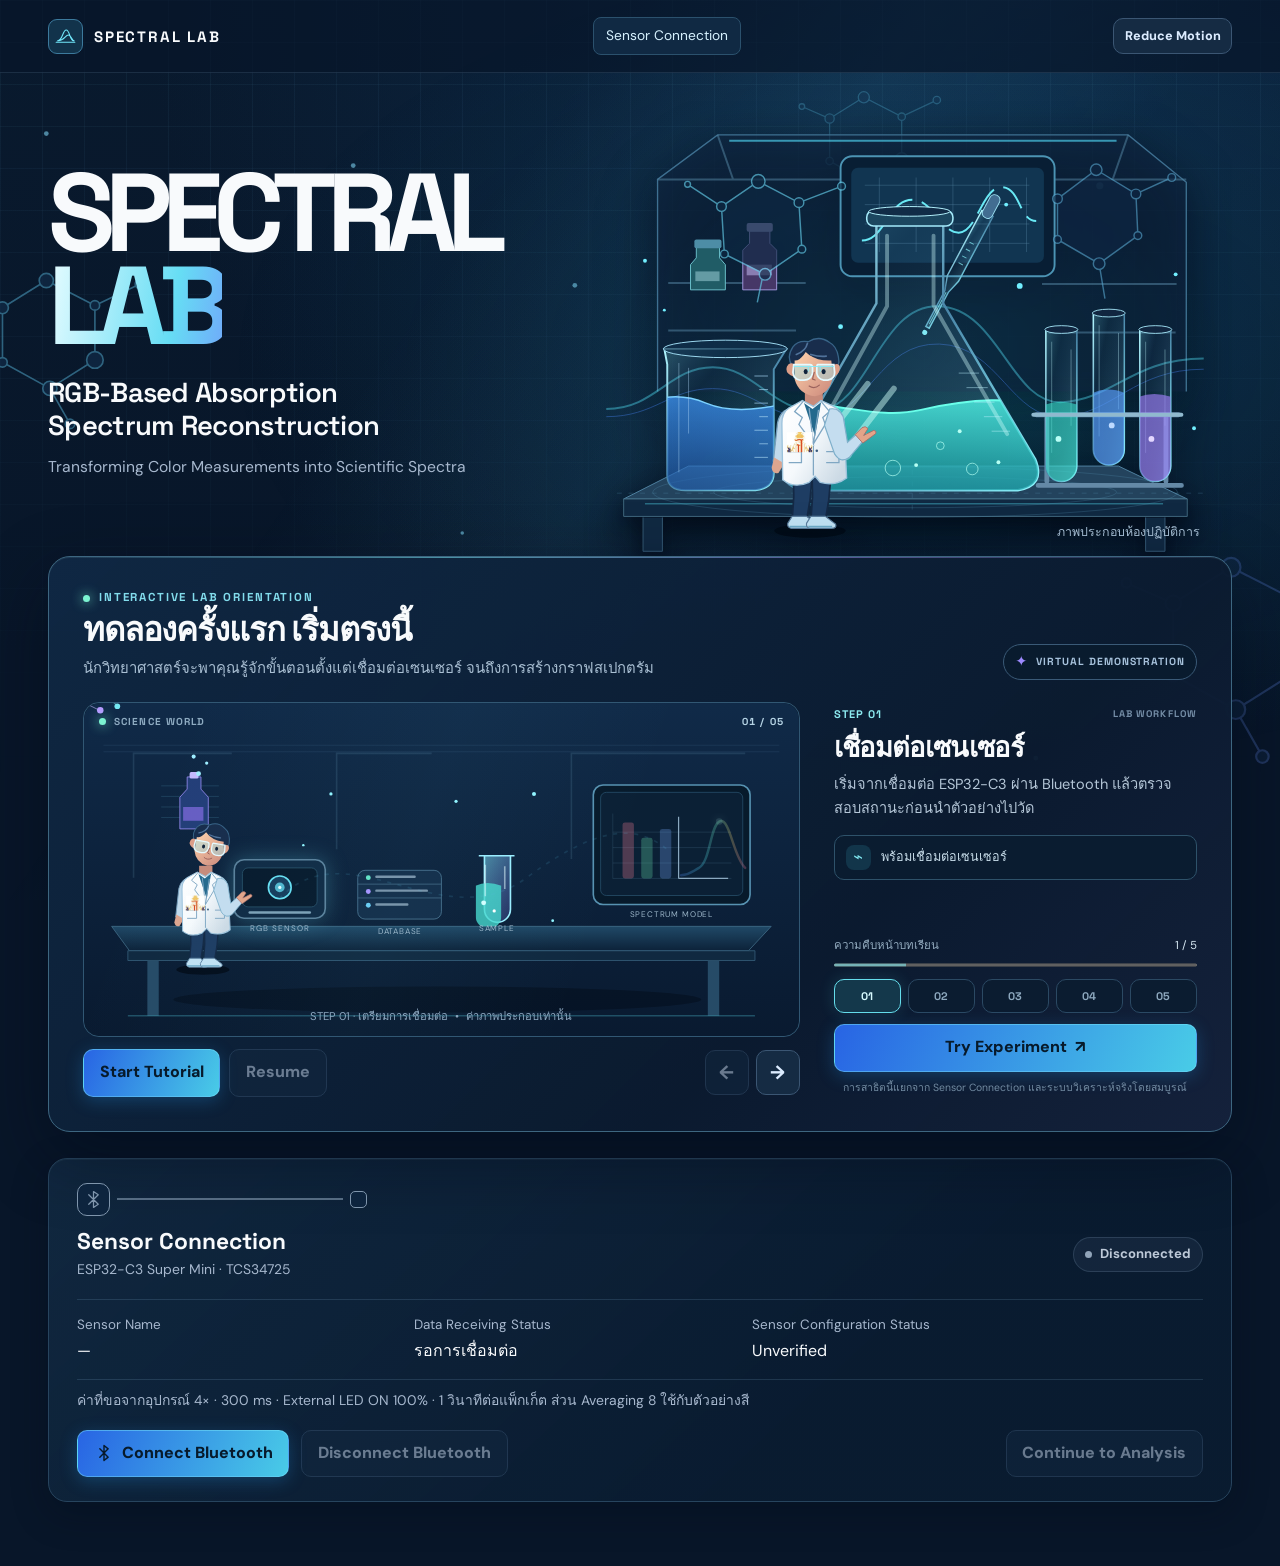
==== commit 341252f6: "Add files via upload" ====
--- a/docs/index.html
+++ b/docs/index.html
@@ -32,7 +32,7 @@
 </div>
 <svg class="character-defs" width="0" height="0" aria-hidden="true" focusable="false">
  <defs>
-  <linearGradient id="coat-shading" x2="1" y2=".75"><stop stop-color="#f7fcff"/><stop offset=".52" stop-color="#e1edf7"/><stop offset="1" stop-color="#94bad5"/></linearGradient>
+  <linearGradient id="coat-shading" x2="1" y2=".75"><stop stop-color="#ffffff"/><stop offset=".52" stop-color="#f5f9fc"/><stop offset="1" stop-color="#ccdae5"/></linearGradient>
   <linearGradient id="face-shading" x2="1" y2="1"><stop stop-color="#ffd2ac"/><stop offset="1" stop-color="#cb887b"/></linearGradient>
   <g id="scientist-leg"><path d="M60 145h25l-5 53-4 24H59l2-28Z" fill="#1e3d63" stroke="#142945" stroke-width="2"/><path d="M59 217h17l12 9q2 5-5 5H58q-5-1-4-6Z" fill="#c1e2f4" stroke="#597c9c" stroke-width="1.4"/><path d="M56 229h28" stroke="#6daac8" stroke-width="2"/></g>
   <g id="scientist-sleeve"><path d="m61 89-11 4q-6 5-8 14l-5 45 12 4 16-47Z" fill="#c0d9eb" stroke="#769fbb" stroke-width="1.5"/><path d="m38 148-3 12q1 8 8 6l7-11Z" fill="#dca58f"/></g>
@@ -41,7 +41,8 @@
    <path d="M71 81 55 90q-8 5-8 18l1 66q13 11 31 3l7-7 6 7q18 5 31-5l-3-64q-1-15-14-21l-13-6-9 7Z" fill="url(#coat-shading)" stroke="#9dc3dc" stroke-width="1.6"/>
    <path d="m73 84 10 7 10-8-7 40Z" fill="#24698d"/>
    <path d="m72 82-10 12 9 7-4 8 17 23-5-42m14-8 10 12-8 7 3 8-14 23 6-40m-6 42v35M55 141h15v13H55m44-13h15v13H99" fill="none" stroke="#80a7c3" stroke-width="1.5"/>
-   <rect x="97" y="114" width="13" height="8" rx="2" fill="#6799b0"/><path d="M100 118h7" stroke="#e1f8ff"/><circle cx="88" cy="140" r="1.5" fill="#36597d"/>
+   <image class="scientist-crest" href="assets/spectral-lab-crest.webp" x="53" y="109" width="30" height="41.74" preserveAspectRatio="xMidYMid meet"/>
+   <circle cx="88" cy="140" r="1.5" fill="#36597d"/>
   </g>
   <g id="scientist-face">
    <path d="M59 40q-7-10 1-22 6-8 18-6 13-8 25 1 10 5 11 23l-6 19-47-1Z" fill="#182d4c" stroke="#386488" stroke-width="1.5"/>
@@ -232,7 +233,7 @@
             <path d="M240 241C325 152 441 292 545 215S690 158 719 181" fill="none" stroke="#55b9dd" stroke-opacity=".14" stroke-width="2" stroke-dasharray="5 8"/>
             <g class="guide-orbit orbit-a" fill="#74e8f2"><circle cx="0" cy="0" r="4"/><circle cx="22" cy="-9" r="3"/><circle cx="41" cy="4" r="3.5"/><path d="M4-2 20-8m4 1 15 8" stroke="#8aebfa" stroke-opacity=".7"/></g>
             <g class="guide-orbit orbit-b" fill="#b699ff"><circle cx="0" cy="0" r="3"/><circle cx="20" cy="9" r="4"/><path d="m3 1 14 7" stroke="#c9b9ff" stroke-opacity=".7"/></g>
-            <g id="guideWalker" class="guide-walker" transform="translate(25 145) scale(.66)">
+            <g id="guideWalker" class="guide-walker" transform="translate(25 145) scale(.78)">
               <ellipse class="guide-shadow" cx="80" cy="235" rx="42" ry="8" fill="#010813" opacity=".7"/>
               <g class="guide-body"><g class="guide-facing">
                 <use class="guide-leg leg-one" href="#scientist-leg"/><g transform="translate(22 0)"><use class="guide-leg leg-two" href="#scientist-leg"/></g>
@@ -264,8 +265,8 @@
         <p class="guide-readout-note" id="guideReadoutNote">* ตัวเลขที่เคลื่อนไหวเป็นภาพสาธิตเท่านั้น ไม่ได้อ่านจากเซนเซอร์และไม่ถูกบันทึก</p>
         <div class="guide-gaussian" id="guideGaussian"><div class="guide-equation">A(λ) = H · exp[−(λ−μ)² / 2σ²]</div><div class="guide-parameters"><span>H <b>0.82*</b></span><span>μ <b>542 nm*</b></span><span>σ <b>38 nm*</b></span></div></div>
         <p class="guide-model-note" id="guideModelNote">* พารามิเตอร์ตัวอย่างเพื่ออธิบาย Gaussian เท่านั้น</p>
-        <div class="guide-progress-label"><span>ความคืบหน้าบทเรียน</span><span id="guideProgressText">0 / 5</span></div>
-        <progress id="guideProgress" max="5" value="0" aria-label="ความคืบหน้าการสาธิต"></progress>
+        <div class="guide-progress-label"><span>ความคืบหน้าบทเรียน</span><span id="guideProgressText">1 / 5</span></div>
+        <progress id="guideProgress" max="5" value="1" aria-label="ความคืบหน้าการสาธิต"></progress>
         <div class="guide-step-list" role="group" aria-label="เลือกขั้นตอนการสาธิต">
           <button type="button" data-guide-step="1" aria-label="ไปขั้นตอน 1 เชื่อมต่อเซนเซอร์" aria-current="step">01</button><button type="button" data-guide-step="2" aria-label="ไปขั้นตอน 2 เลือกฐานข้อมูล">02</button><button type="button" data-guide-step="3" aria-label="ไปขั้นตอน 3 วัดค่า RGB">03</button><button type="button" data-guide-step="4" aria-label="ไปขั้นตอน 4 วิเคราะห์ข้อมูล">04</button><button type="button" data-guide-step="5" aria-label="ไปขั้นตอน 5 สร้างสเปกตรัม">05</button>
         </div>
